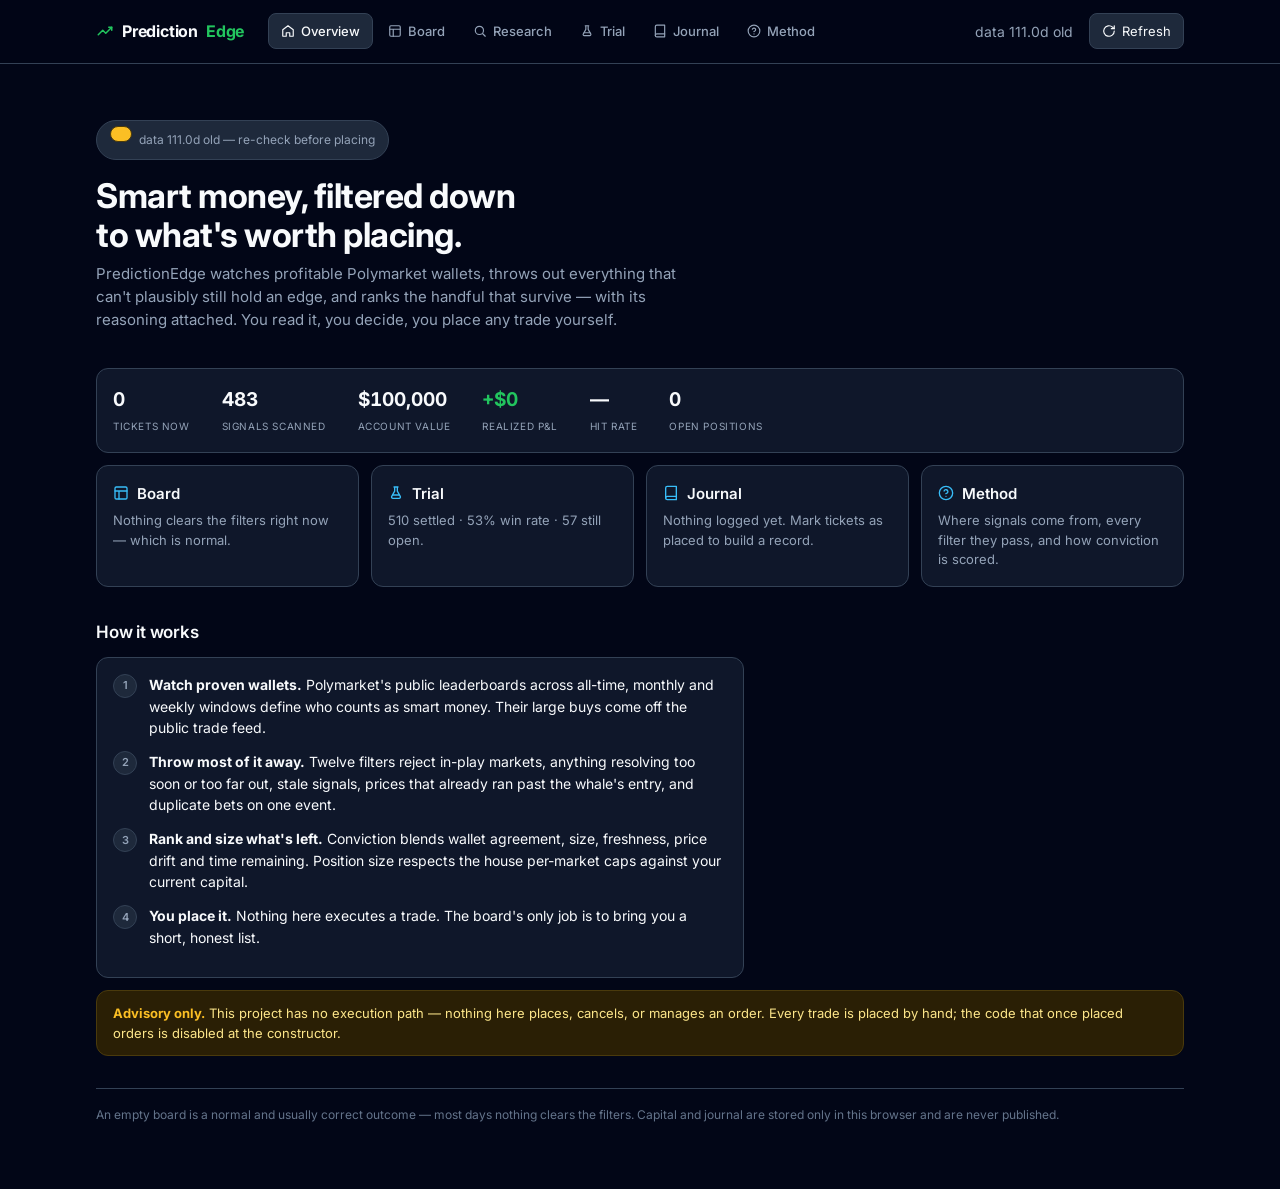
==== docs/index.html @ f7df58eb "Hold esports out of the Trial headline, the way weather already is The esports cut landed at the gat" ====
<!doctype html>
<html lang="en">
<head>
<meta charset="utf-8" />
<meta name="viewport" content="width=device-width, initial-scale=1" />
<meta name="robots" content="noindex, nofollow" />
<meta name="description" content="Prediction-market research board: ranks smart-money signals for manual placement, tested by a public paper trial." />
<title>PredictionEdge — overview</title>
<link rel="stylesheet" href="assets/app.css" />
</head>
<body>
<div class="wrap">

  <section class="hero">
    <div class="pill"><span class="dot" id="statusdot"></span><span id="statustext">loading…</span></div>
    <h1>Smart money, filtered down<br />to what's worth placing.</h1>
    <p class="lede">
      PredictionEdge watches profitable Polymarket wallets, throws out everything that
      can't plausibly still hold an edge, and ranks the handful that survive — with its
      reasoning attached. You read it, you decide, you place any trade yourself.
    </p>
  </section>

  <div class="card">
    <div class="stats" id="stats"></div>
  </div>

  <div class="cards">
    <a class="tile" href="board.html">
      <div class="th" id="tile-board-h"></div>
      <span id="tile-board-d">Ranked trade tickets with entry price, size, and why.</span>
    </a>
    <a class="tile" href="trial.html">
      <div class="th" id="tile-trial-h"></div>
      <span id="tile-trial-d">Every published ticket, held to settlement automatically.</span>
    </a>
    <a class="tile" href="journal.html">
      <div class="th" id="tile-journal-h"></div>
      <span id="tile-journal-d">What you placed, how it ended, and whether the board is any good.</span>
    </a>
    <a class="tile" href="method.html">
      <div class="th" id="tile-method-h"></div>
      <span>Where signals come from, every filter they pass, and how conviction is scored.</span>
    </a>
  </div>

  <h2>How it works</h2>
  <div class="card prose">
    <div class="step"><div class="n">1</div><div>
      <strong>Watch proven wallets.</strong> Polymarket's public leaderboards across
      all-time, monthly and weekly windows define who counts as smart money. Their large
      buys come off the public trade feed.
    </div></div>
    <div class="step"><div class="n">2</div><div>
      <strong>Throw most of it away.</strong> Twelve filters reject in-play markets,
      anything resolving too soon or too far out, stale signals, prices that already ran
      past the whale's entry, and duplicate bets on one event.
    </div></div>
    <div class="step"><div class="n">3</div><div>
      <strong>Rank and size what's left.</strong> Conviction blends wallet agreement,
      size, freshness, price drift and time remaining. Position size respects the house
      per-market caps against your current capital.
    </div></div>
    <div class="step"><div class="n">4</div><div>
      <strong>You place it.</strong> Nothing here executes a trade.
      The board's only job is to bring you a short, honest list.
    </div></div>
  </div>

  <div class="banner">
    <b>Advisory only.</b> This project has no execution path — nothing here places,
    cancels, or manages an order. Every trade is placed by hand; the code that once
    placed orders is disabled at the constructor.
  </div>

  <footer>
    An empty board is a normal and usually correct outcome — most days nothing clears the
    filters. Capital and journal are stored only in this browser and are never published.
  </footer>
</div>

<script src="assets/app.js"></script>
<script>
mountNav('index.html');
$('tile-board-h').innerHTML   = ICON.board   + '<b>Board</b>';
$('tile-trial-h').innerHTML   = ICON.trial   + '<b>Trial</b>';
$('tile-journal-h').innerHTML = ICON.journal + '<b>Journal</b>';
$('tile-method-h').innerHTML  = ICON.method  + '<b>Method</b>';

function render(){
  stampUpdated();
  const {live} = splitTickets();
  const L = ledger();
  const age = dataAgeMin();

  const dot = $('statusdot'), txt = $('statustext');
  if (age == null){ dot.className='dot bad'; txt.textContent='no data'; }
  else if (age > 90){ dot.className='dot warn'; txt.textContent='data '+fmtDur(age/60)+' old — re-check before placing'; }
  else { dot.className='dot'; txt.textContent='live · scanning every 15 min'; }

  $('stats').innerHTML =
    stat(live.length,'tickets now')+
    stat(DATA.considered||0,'signals scanned')+
    stat(money(L.account),'account value')+
    stat(signed(L.realized),'realized p&l', L.realized>=0?'pos':'neg')+
    stat(L.hit==null?'—':(L.hit*100).toFixed(0)+'%','hit rate')+
    stat(L.openCount,'open positions');

  $('tile-board-d').textContent = live.length
    ? `${live.length} ticket${live.length!==1?'s':''} ranked and sized right now.`
    : 'Nothing clears the filters right now — which is normal.';
  $('tile-journal-d').textContent = L.taken
    ? `${L.taken} placed · ${L.won}W/${L.lost}L · ${signed(L.realized)} realized.`
    : 'Nothing logged yet. Mark tickets as placed to build a record.';
}
function stat(v,l,cls){ return `<div class="stat"><b class="${cls||''}">${v}</b><span>${l}</span></div>`; }
function onLoadError(){ $('statusdot').className='dot bad'; $('statustext').textContent='board.json unavailable'; }

/* The trial is its own file so a board refresh can never rewrite a recorded position.
   Failing quietly is right here: a missing trial must not blank the overview. */
function loadTrial(){
  fetch('trial.json?t='+Date.now()).then(r=>r.ok?r.json():null).then(t=>{
    if(!t) return;
    /* open_positions, not open.length: both must count the same thing. The headline
       covers only what is still ACTIVE, so a retired sleeve's or retired market class's
       positions - left in the file to settle honestly rather than deleted - would
       otherwise be counted as open against a settled figure that excludes them. */
    const s=t.stats||{}, n=s.n||0, o=(s.open_positions ?? (t.open||[]).length);
    $('tile-trial-d').textContent = n
      ? `${n} settled · ${(s.win_rate*100).toFixed(0)}% win rate · ${o} still open.`
      : `${o} paper position${o!==1?'s':''} open. Nothing settled yet, so no verdict yet.`;
  }).catch(()=>{});
}
load(); loadTrial(); setInterval(load, 300000); setInterval(loadTrial, 300000);
</script>
</body>
</html>
---- docs/assets/app.css ----
/* PredictionEdge — shared styles.
   One stylesheet across all pages so the views read as one product.
   Palette/type follow the "Modern Dark" fintech-dashboard system: deep slate base
   (never pure #000, which smears on OLED), green reserved for positive/accent only. */

@import url('https://fonts.googleapis.com/css2?family=Inter:wght@400;500;600;700&display=swap');

:root{
  /* surfaces */
  --bg:#020617; --panel:#0F172A; --panel2:#1E293B; --line:#334155;
  /* text */
  --txt:#F8FAFC; --muted:#94A3B8; --dim:#64748B;
  /* semantic */
  --accent:#22C55E; --accent2:#38BDF8; --warn:#FBBF24; --bad:#EF4444;
  /* dense dashboard scale (8-32px) */
  --s1:8px; --s2:12px; --s3:16px; --s4:24px; --s5:32px;
  --radius:12px;
  --ease:cubic-bezier(.16,1,.3,1);
}
*{box-sizing:border-box}
html{-webkit-text-size-adjust:100%}
body{margin:0;background:var(--bg);color:var(--txt);
  font-family:Inter,-apple-system,BlinkMacSystemFont,"Segoe UI",Roboto,sans-serif;
  font-size:14px;line-height:1.55;-webkit-font-smoothing:antialiased}
a{color:var(--accent2)}
button,a,summary,[role=button]{cursor:pointer}
:focus-visible{outline:2px solid var(--accent2);outline-offset:2px;border-radius:6px}
.wrap{max-width:1120px;margin:0 auto;padding:0 var(--s3) 64px}
.muted{color:var(--muted)}.dim{color:var(--dim)}
.grow{flex:1}
.mono{font-family:ui-monospace,SFMono-Regular,Menlo,Consolas,monospace;
  font-variant-numeric:tabular-nums}
.pos{color:var(--accent)}.neg{color:var(--bad)}
.sr{position:absolute;width:1px;height:1px;overflow:hidden;clip:rect(0 0 0 0);
  white-space:nowrap}

/* --- top bar + tabs ---------------------------------------------------- */
.topbar{position:sticky;top:0;z-index:20;background:rgba(2,6,23,.88);
  backdrop-filter:blur(10px);border-bottom:1px solid var(--line);margin-bottom:var(--s4)}
.topbar .inner{max-width:1120px;margin:0 auto;padding:var(--s2) var(--s3);
  display:flex;align-items:center;gap:var(--s3);flex-wrap:wrap}
.logo{display:flex;align-items:center;gap:8px;font-weight:700;font-size:16px;
  text-decoration:none;color:var(--txt);letter-spacing:-.2px;
  padding:7px 8px;margin-left:-8px;border-radius:8px;min-height:38px}
.logo:hover{background:var(--panel2)}
.logo span{color:var(--accent)}
.logo svg{width:18px;height:18px;color:var(--accent)}
nav.tabs{display:flex;gap:2px;flex-wrap:wrap}
nav.tabs a{display:flex;align-items:center;gap:6px;color:var(--muted);
  text-decoration:none;font-size:13px;font-weight:500;padding:7px 12px;
  border-radius:8px;border:1px solid transparent;transition:.18s var(--ease)}
nav.tabs a svg{width:14px;height:14px}
nav.tabs a:hover{color:var(--txt);background:var(--panel2)}
nav.tabs a[aria-current=page]{color:var(--txt);background:var(--panel2);
  border-color:var(--line)}

button{background:var(--panel2);color:var(--txt);border:1px solid var(--line);
  border-radius:8px;padding:7px 12px;font:inherit;font-size:13px;
  display:inline-flex;align-items:center;gap:6px;transition:.18s var(--ease)}
button:hover{border-color:var(--accent2)}
button svg{width:14px;height:14px}
input[type=number],input[type=text]{background:var(--bg);color:var(--txt);
  border:1px solid var(--line);border-radius:8px;padding:8px 10px;font-size:15px;
  font-family:ui-monospace,SFMono-Regular,Menlo,monospace;font-variant-numeric:tabular-nums}
input:focus{outline:none;border-color:var(--accent2)}

/* --- blocks ------------------------------------------------------------- */
.card{background:var(--panel);border:1px solid var(--line);border-radius:var(--radius);
  padding:var(--s3);margin-bottom:var(--s2)}
h1{font-size:26px;margin:0 0 var(--s1);letter-spacing:-.5px;font-weight:700}
h2{font-size:17px;margin:var(--s5) 0 var(--s2);font-weight:600;letter-spacing:-.2px}
h3{font-size:11px;margin:var(--s4) 0 var(--s1);color:var(--muted);font-weight:600;
  text-transform:uppercase;letter-spacing:.7px}
p{margin:0 0 var(--s2)}
.lede{font-size:15px;color:var(--muted);max-width:66ch;margin-bottom:var(--s4)}

/* Collapsible position lists. The h2 keeps the document outline; the summary line
   next to it carries the totals so a closed section still reports itself. */
details.fold{margin:var(--s4) 0 var(--s2)}
details.fold summary{display:flex;align-items:baseline;gap:var(--s2);list-style:none;
  user-select:none}
details.fold summary::-webkit-details-marker{display:none}
details.fold summary h2{margin:0;display:inline}
details.fold summary::before{content:'';border:solid var(--muted);border-width:0 2px 2px 0;
  padding:3px;align-self:center;transform:rotate(-45deg);transition:transform .15s var(--ease)}
details.fold[open] summary::before{transform:rotate(45deg)}
details.fold summary:hover h2{color:var(--accent2)}
details.fold > div{margin-top:var(--s2)}

.banner{background:#2A1F05;border:1px solid #4A3A0C;color:#FDE68A;
  border-radius:var(--radius);padding:var(--s2) var(--s3);margin-bottom:var(--s2);font-size:13px}
.banner b{color:var(--warn)}
.alert{background:#2A0F0F;border:1px solid #5A1F1F;color:#FCA5A5;
  border-radius:var(--radius);padding:var(--s2) var(--s3);margin-bottom:var(--s2);
  font-size:13px;display:none}

.stats{display:flex;gap:var(--s5);flex-wrap:wrap}
.stat b{font-size:19px;display:block;font-variant-numeric:tabular-nums}
.stat span{color:var(--muted);font-size:10px;text-transform:uppercase;letter-spacing:.6px}

.chip{background:var(--panel2);border:1px solid var(--line);border-radius:99px;
  padding:4px 11px;font-size:12px;color:var(--muted);display:inline-block}

/* Headline window picker (trial). Rows are labelled rather than grouped by colour so
   the two directions - since a change, before it - never depend on reading a hue. */
.win{display:flex;flex-direction:column;gap:var(--s1);margin-bottom:var(--s3);
  padding-bottom:var(--s3);border-bottom:1px solid var(--line)}
.win .row{display:flex;align-items:center;gap:6px;flex-wrap:wrap}
.win .lab{color:var(--dim);font-size:10px;text-transform:uppercase;letter-spacing:.6px;
  width:54px;flex:none}
.win button{border-radius:99px;padding:5px 12px;font-size:12px;color:var(--muted)}
.win button[aria-pressed=true]{color:var(--txt);border-color:var(--accent);
  background:#0B2A17}
.win input[type=date]{background:var(--bg);color:var(--txt);border:1px solid var(--line);
  border-radius:8px;padding:5px 9px;font:inherit;font-size:12px;
  font-variant-numeric:tabular-nums;color-scheme:dark}
.win input[type=date]:focus{outline:none;border-color:var(--accent2)}
.winnote{color:var(--dim);font-size:12px;margin-top:var(--s2);max-width:78ch}
.filters{display:flex;flex-wrap:wrap;gap:var(--s1);margin-top:var(--s2)}
.empty{color:var(--muted);font-style:italic;padding:var(--s3) 2px}

/* --- landing ------------------------------------------------------------ */
.hero{padding:var(--s5) 0 var(--s2)}
.hero h1{font-size:34px;line-height:1.15}
@media(max-width:600px){.hero h1{font-size:26px}}
.pill{display:inline-flex;align-items:center;gap:7px;background:var(--panel2);
  border:1px solid var(--line);border-radius:99px;padding:5px 13px;font-size:12px;
  color:var(--muted);margin-bottom:var(--s3)}
.dot{width:7px;height:7px;border-radius:99px;background:var(--accent);flex:none}
.dot.warn{background:var(--warn)}.dot.bad{background:var(--bad)}
.cards{display:grid;grid-template-columns:repeat(auto-fit,minmax(240px,1fr));gap:var(--s2)}
a.tile{display:block;text-decoration:none;color:inherit;background:var(--panel);
  border:1px solid var(--line);border-radius:var(--radius);padding:var(--s3);
  transition:.18s var(--ease)}
a.tile:hover{border-color:var(--accent2);transform:translateY(-2px)}
a.tile .th{display:flex;align-items:center;gap:8px;margin-bottom:6px}
a.tile svg{width:16px;height:16px;color:var(--accent2)}
a.tile b{font-size:15px;font-weight:600}
a.tile span{color:var(--muted);font-size:13px;line-height:1.5;display:block}

/* --- tickets ------------------------------------------------------------ */
.ticket{background:var(--panel);border:1px solid var(--line);border-radius:var(--radius);
  padding:var(--s3);margin-bottom:var(--s2)}
.ticket.done{opacity:.5}
.thead{display:flex;align-items:flex-start;gap:var(--s2);margin-bottom:var(--s2)}
.rank{background:var(--panel2);border:1px solid var(--line);border-radius:8px;
  width:28px;height:28px;display:flex;align-items:center;justify-content:center;
  font-weight:700;font-size:13px;color:var(--muted);flex:none}
.side{font-size:16px;font-weight:600;line-height:1.35}
.conv{flex:none;text-align:right}
.conv b{font-size:18px;color:var(--accent);font-variant-numeric:tabular-nums}
.conv span{display:block;color:var(--muted);font-size:10px;text-transform:uppercase;
  letter-spacing:.5px}
.bar{height:4px;background:var(--panel2);border-radius:99px;overflow:hidden;
  margin:var(--s1) 0 var(--s2)}
.bar>i{display:block;height:100%;background:linear-gradient(90deg,var(--accent2),var(--accent));
  transition:width .4s var(--ease)}
.grid{display:grid;grid-template-columns:repeat(auto-fit,minmax(104px,1fr));gap:var(--s2);
  margin-bottom:var(--s2)}
.f b{font-size:15px;display:block;font-family:ui-monospace,SFMono-Regular,Menlo,monospace;
  font-variant-numeric:tabular-nums}
.f span{color:var(--muted);font-size:11px}
ul.why{margin:0 0 var(--s2);padding-left:18px;color:var(--muted);font-size:13px}
ul.why li{margin:2px 0}
.warn{background:#2A1F05;border:1px solid #4A3A0C;color:var(--warn);border-radius:8px;
  padding:7px 10px;font-size:12px;margin-bottom:var(--s2)}
.acts{display:flex;gap:var(--s1);align-items:center;flex-wrap:wrap}
.take{border-color:#166534;color:var(--accent)}
.skip{border-color:#7F1D1D;color:var(--bad)}
.status{font-size:12px;padding:3px 9px;border-radius:99px;border:1px solid var(--line);
  color:var(--muted)}
a.mkt{display:inline-flex;align-items:center;gap:4px;color:var(--accent2);
  text-decoration:none;font-size:12px}
a.mkt:hover{text-decoration:underline}
a.mkt svg{width:11px;height:11px}

/* --- tables ------------------------------------------------------------- */
.scroll{overflow-x:auto}
table{width:100%;border-collapse:collapse;font-size:13px}
th{text-align:left;color:var(--muted);font-weight:600;font-size:10px;
  text-transform:uppercase;letter-spacing:.6px;padding:var(--s1) 10px;
  border-bottom:1px solid var(--line);white-space:nowrap}
td{padding:9px 10px;border-bottom:1px solid #16203A;vertical-align:top}
tr:last-child td{border-bottom:none}
td.num{font-family:ui-monospace,Menlo,monospace;font-variant-numeric:tabular-nums}

/* --- prose (method page) ------------------------------------------------ */
.prose{max-width:72ch}
.prose li{margin:5px 0;color:var(--muted)}
.prose strong{color:var(--txt)}
.prose code{background:var(--panel2);border:1px solid var(--line);border-radius:5px;
  padding:1px 6px;font-size:12.5px;font-family:ui-monospace,Menlo,monospace}
.step{display:flex;gap:var(--s2);margin-bottom:var(--s2)}
.step .n{flex:none;width:24px;height:24px;border-radius:99px;background:var(--panel2);
  border:1px solid var(--line);display:flex;align-items:center;justify-content:center;
  font-size:11px;font-weight:600;color:var(--muted)}

footer{color:var(--dim);font-size:12px;margin-top:var(--s5);padding-top:var(--s3);
  border-top:1px solid var(--line);line-height:1.7}

@media(prefers-reduced-motion:reduce){
  *,*::before,*::after{animation-duration:.01ms!important;transition-duration:.01ms!important}
  a.tile:hover{transform:none}
}
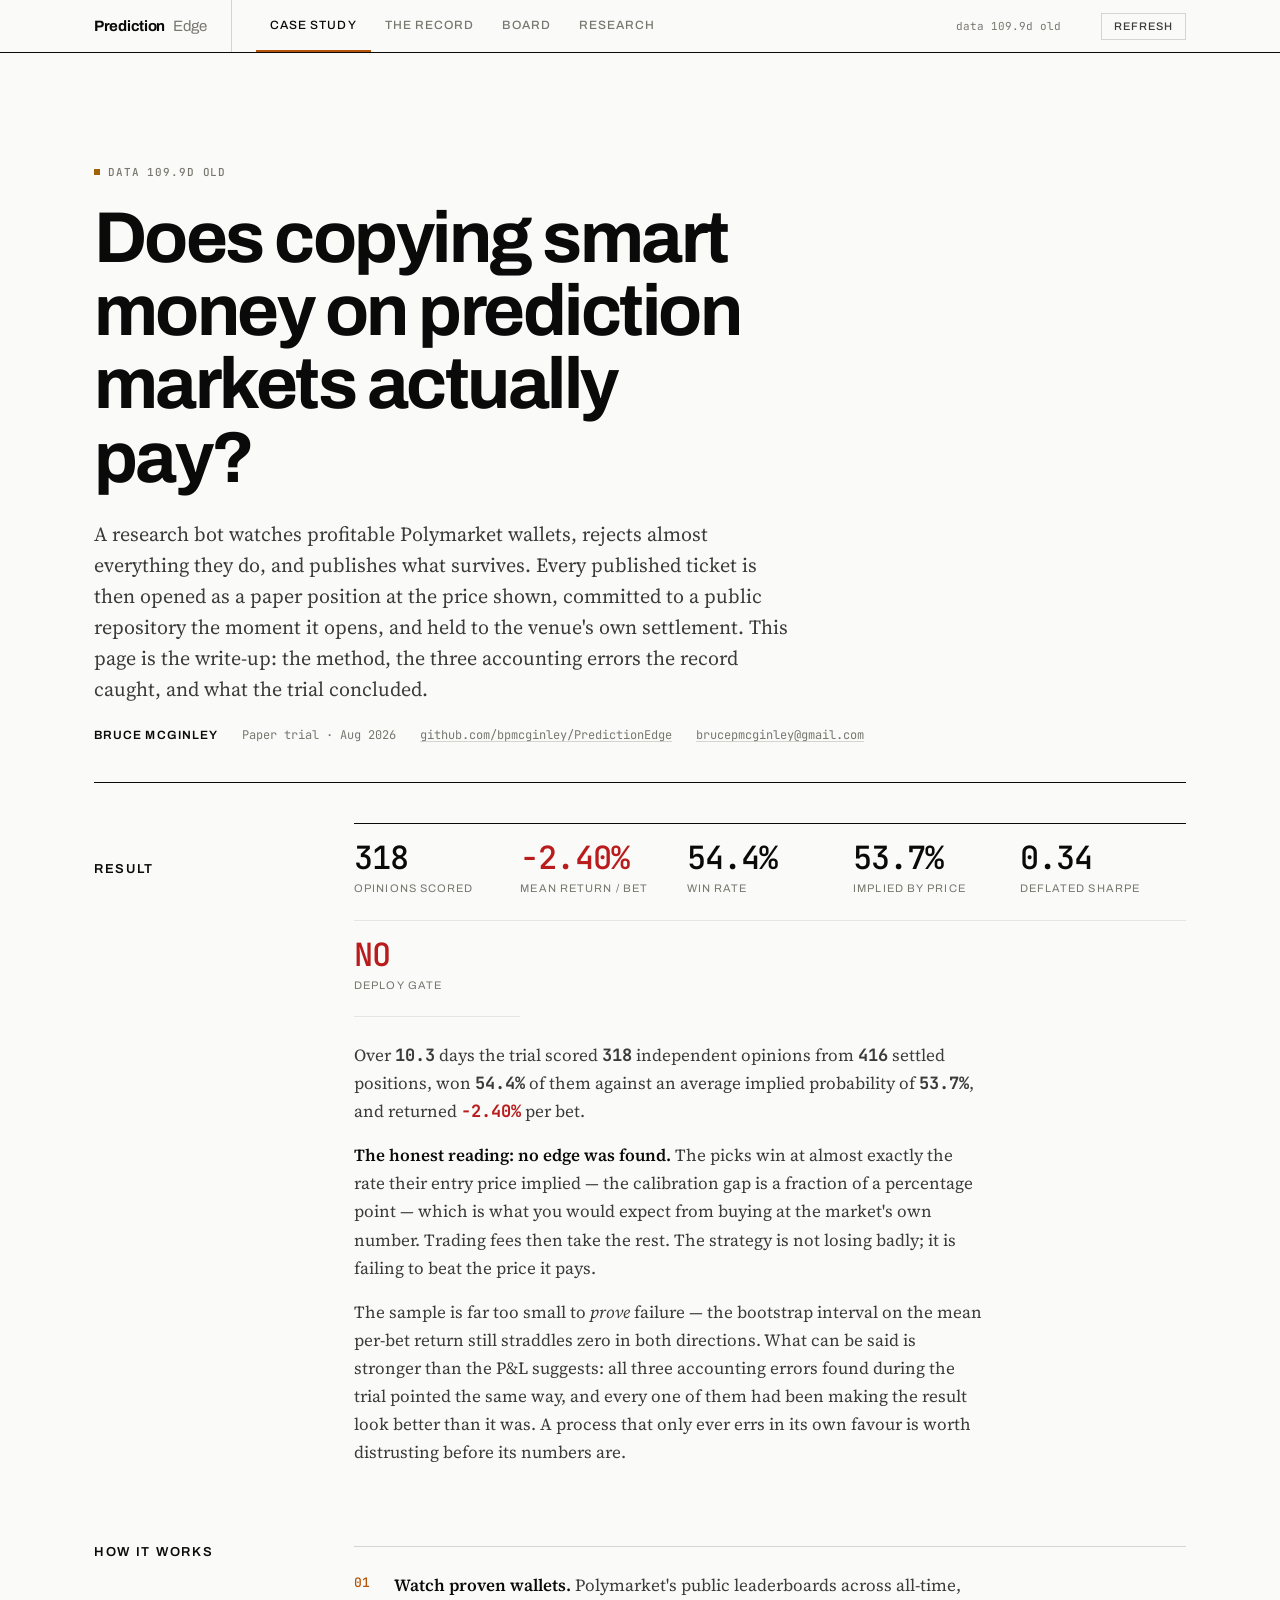
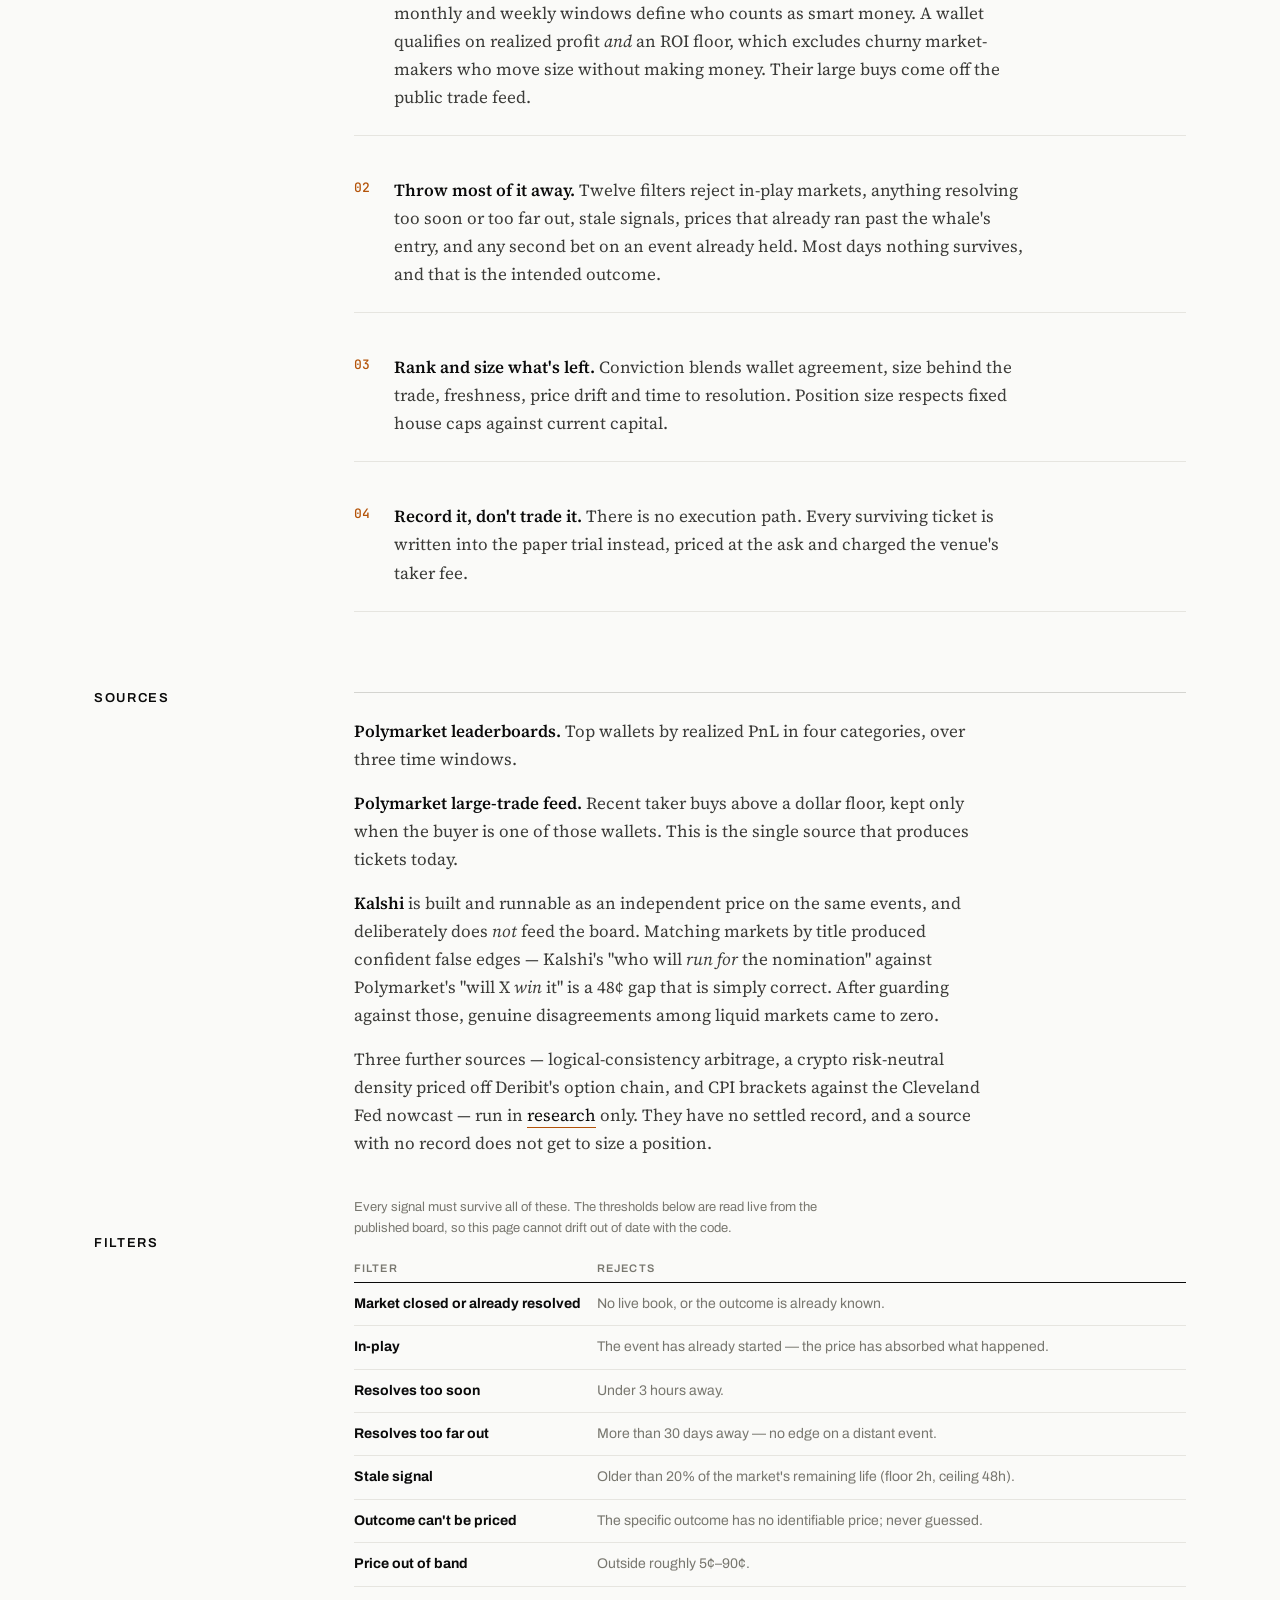
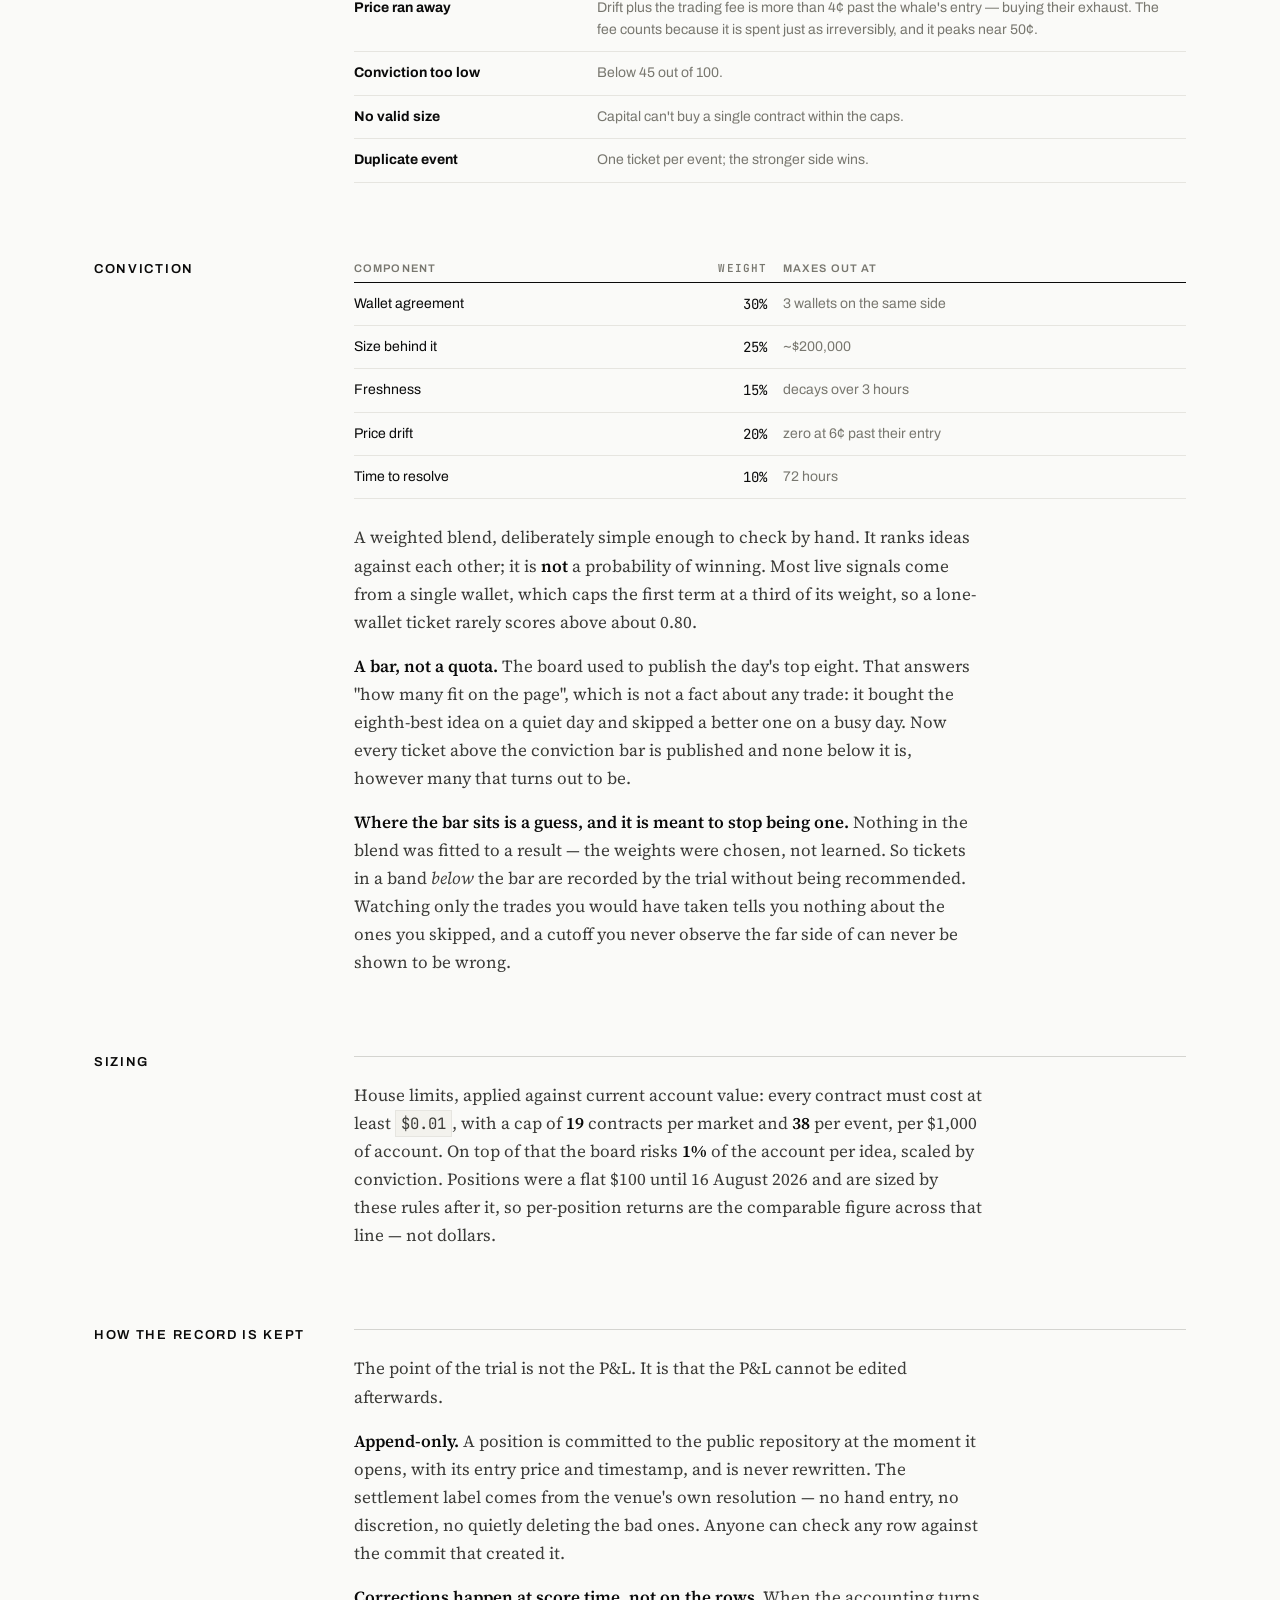
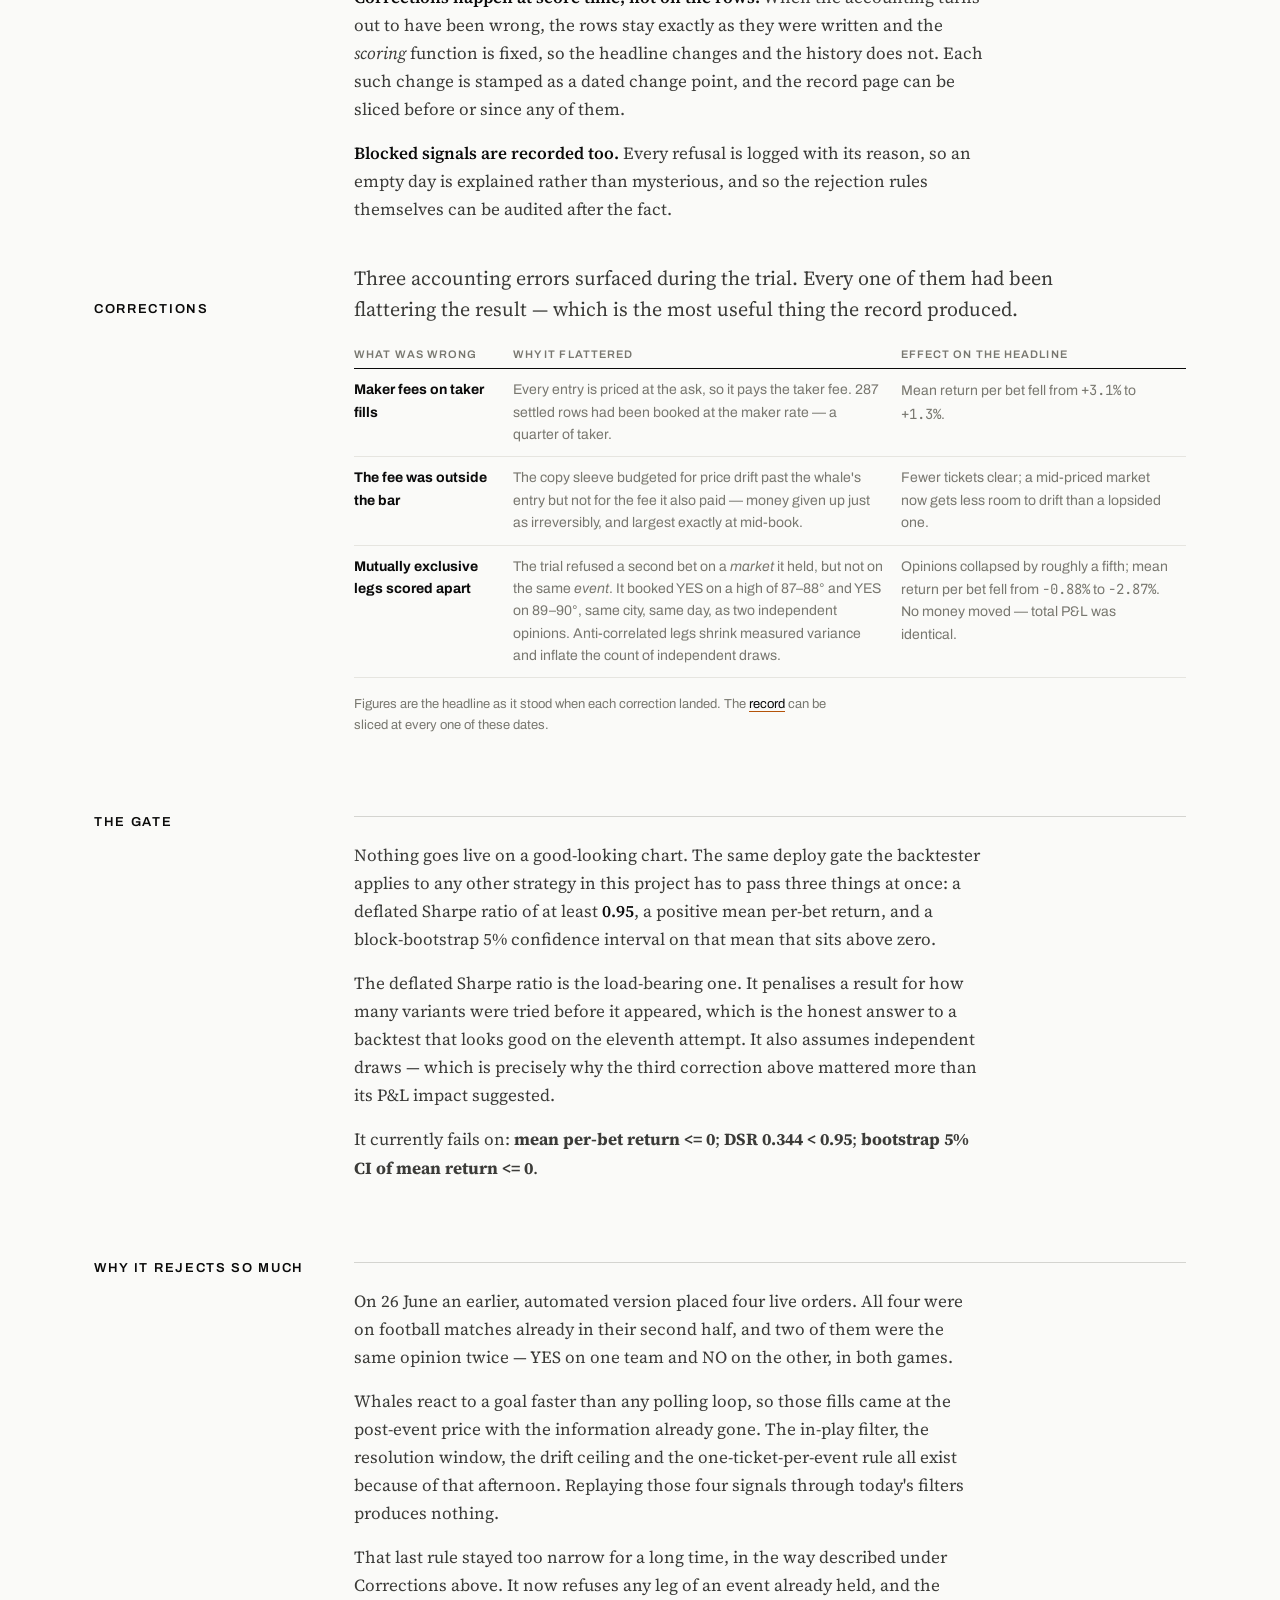
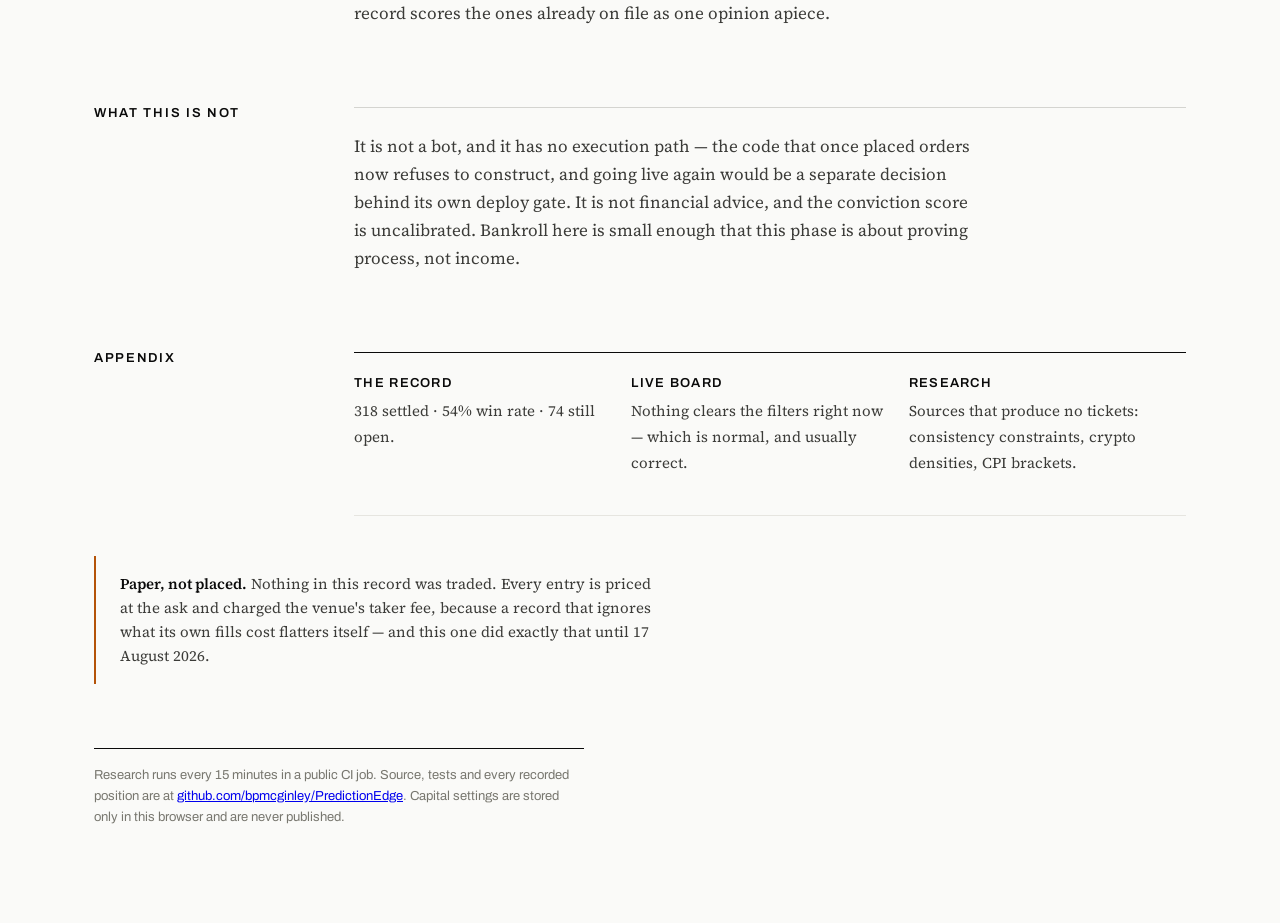
==== commit f7bf0237: "Rebuild the site as one case study about the trial The site was five sibling tabs of a dashboard - o" ====
--- a/docs/index.html
+++ b/docs/index.html
@@ -4,134 +4,410 @@
 <meta charset="utf-8" />
 <meta name="viewport" content="width=device-width, initial-scale=1" />
 <meta name="robots" content="noindex, nofollow" />
-<meta name="description" content="Prediction-market research board: ranks smart-money signals for manual placement, tested by a public paper trial." />
-<title>PredictionEdge — overview</title>
+<meta name="description" content="A public, append-only paper trial of a prediction-market copy-trading strategy: the method, the corrections found along the way, and the result." />
+<title>PredictionEdge — a paper trial of copy-trading prediction markets</title>
 <link rel="stylesheet" href="assets/app.css" />
 </head>
 <body>
+<a class="skip" href="#result">Skip to result</a>
 <div class="wrap">
 
   <section class="hero">
     <div class="pill"><span class="dot" id="statusdot"></span><span id="statustext">loading…</span></div>
-    <h1>Smart money, filtered down<br />to what's worth placing.</h1>
+    <h1>Does copying smart money on prediction markets actually pay?</h1>
     <p class="lede">
-      PredictionEdge watches profitable Polymarket wallets, throws out everything that
-      can't plausibly still hold an edge, and ranks the handful that survive — with its
-      reasoning attached. You read it, you decide, you place any trade yourself.
+      A research bot watches profitable Polymarket wallets, rejects almost everything they
+      do, and publishes what survives. Every published ticket is then opened as a paper
+      position at the price shown, committed to a public repository the moment it opens,
+      and held to the venue's own settlement. This page is the write-up: the method, the
+      three accounting errors the record caught, and what the trial concluded.
     </p>
-  </section>
-
-  <div class="card">
-    <div class="stats" id="stats"></div>
+    <div class="by">
+      <b>Bruce McGinley</b>
+      <span id="daterange">—</span>
+      <a href="https://github.com/bpmcginley/PredictionEdge">github.com/bpmcginley/PredictionEdge</a>
+      <!-- TODO: paste the LinkedIn profile URL here, e.g.
+           <a href="https://www.linkedin.com/in/…">LinkedIn</a> -->
+      <a href="mailto:brucepmcginley@gmail.com">brucepmcginley@gmail.com</a>
+    </div>
+  </section>
+
+  <!-- ==================================================================== -->
+  <section class="split" id="result">
+    <h2>Result</h2>
+    <div>
+      <div class="stats" id="stats"></div>
+      <div class="card prose" style="margin-top:var(--s4)">
+        <p id="verdict" class="lede">—</p>
+        <p><strong>The honest reading: no edge was found.</strong> The picks win at almost
+          exactly the rate their entry price implied — the calibration gap is a fraction of
+          a percentage point — which is what you would expect from buying at the market's
+          own number. Trading fees then take the rest. The strategy is not losing badly; it
+          is failing to beat the price it pays.</p>
+        <p>The sample is far too small to <em>prove</em> failure — the bootstrap interval
+          on the mean per-bet return still straddles zero in both directions. What can be
+          said is stronger than the P&amp;L suggests: all three accounting errors found
+          during the trial pointed the same way, and every one of them had been making the
+          result look better than it was. A process that only ever errs in its own favour
+          is worth distrusting before its numbers are.</p>
+      </div>
+    </div>
+  </section>
+
+  <!-- ==================================================================== -->
+  <section class="split">
+    <h2>How it works</h2>
+    <div class="card prose" style="border-top:1px solid var(--rule);padding-top:0">
+      <div class="step"><div class="n">01</div><div>
+        <strong>Watch proven wallets.</strong> Polymarket's public leaderboards across
+        all-time, monthly and weekly windows define who counts as smart money. A wallet
+        qualifies on realized profit <em>and</em> an ROI floor, which excludes churny
+        market-makers who move size without making money. Their large buys come off the
+        public trade feed.
+      </div></div>
+      <div class="step"><div class="n">02</div><div>
+        <strong>Throw most of it away.</strong> Twelve filters reject in-play markets,
+        anything resolving too soon or too far out, stale signals, prices that already ran
+        past the whale's entry, and any second bet on an event already held. Most days
+        nothing survives, and that is the intended outcome.
+      </div></div>
+      <div class="step"><div class="n">03</div><div>
+        <strong>Rank and size what's left.</strong> Conviction blends wallet agreement,
+        size behind the trade, freshness, price drift and time to resolution. Position size
+        respects fixed house caps against current capital.
+      </div></div>
+      <div class="step"><div class="n">04</div><div>
+        <strong>Record it, don't trade it.</strong> There is no execution path. Every
+        surviving ticket is written into the paper trial instead, priced at the ask and
+        charged the venue's taker fee.
+      </div></div>
+    </div>
+  </section>
+
+  <!-- ==================================================================== -->
+  <section class="split">
+    <h2>Sources</h2>
+    <div class="card prose" style="border-top:1px solid var(--rule);padding-top:var(--s4)">
+      <p><strong>Polymarket leaderboards.</strong> Top wallets by realized PnL in four
+        categories, over three time windows.</p>
+      <p><strong>Polymarket large-trade feed.</strong> Recent taker buys above a dollar
+        floor, kept only when the buyer is one of those wallets. This is the single source
+        that produces tickets today.</p>
+      <p><strong>Kalshi</strong> is built and runnable as an independent price on the same
+        events, and deliberately does <em>not</em> feed the board. Matching markets by title
+        produced confident false edges — Kalshi's "who will <em>run for</em> the nomination"
+        against Polymarket's "will X <em>win</em> it" is a 48¢ gap that is simply correct.
+        After guarding against those, genuine disagreements among liquid markets came to
+        zero.</p>
+      <p>Three further sources — logical-consistency arbitrage, a crypto risk-neutral
+        density priced off Deribit's option chain, and CPI brackets against the Cleveland
+        Fed nowcast — run in <a href="research.html">research</a> only. They have no settled
+        record, and a source with no record does not get to size a position.</p>
+    </div>
+  </section>
+
+  <!-- ==================================================================== -->
+  <section class="split">
+    <h2>Filters</h2>
+    <div>
+      <p class="muted" style="font-size:13px;max-width:var(--measure)">Every signal must
+        survive all of these. The thresholds below are read live from the published board,
+        so this page cannot drift out of date with the code.</p>
+      <div class="scroll" style="margin-top:var(--s4)"><table>
+        <thead><tr><th>Filter</th><th>Rejects</th></tr></thead>
+        <tbody id="filters"></tbody>
+      </table></div>
+    </div>
+  </section>
+
+  <!-- ==================================================================== -->
+  <section class="split">
+    <h2>Conviction</h2>
+    <div>
+      <div class="scroll"><table>
+        <thead><tr><th>Component</th><th class="num">Weight</th><th>Maxes out at</th></tr></thead>
+        <tbody>
+          <tr><td>Wallet agreement</td><td class="num">30%</td><td class="muted">3 wallets on the same side</td></tr>
+          <tr><td>Size behind it</td><td class="num">25%</td><td class="muted">~$200,000</td></tr>
+          <tr><td>Freshness</td><td class="num">15%</td><td class="muted">decays over 3 hours</td></tr>
+          <tr><td>Price drift</td><td class="num">20%</td><td class="muted">zero at 6¢ past their entry</td></tr>
+          <tr><td>Time to resolve</td><td class="num">10%</td><td class="muted">72 hours</td></tr>
+        </tbody>
+      </table></div>
+      <div class="card prose" style="margin-top:var(--s4)">
+        <p>A weighted blend, deliberately simple enough to check by hand. It ranks ideas
+          against each other; it is <strong>not</strong> a probability of winning. Most live
+          signals come from a single wallet, which caps the first term at a third of its
+          weight, so a lone-wallet ticket rarely scores above about 0.80.</p>
+        <p><strong>A bar, not a quota.</strong> The board used to publish the day's top
+          eight. That answers "how many fit on the page", which is not a fact about any
+          trade: it bought the eighth-best idea on a quiet day and skipped a better one on a
+          busy day. Now every ticket above the conviction bar is published and none below it
+          is, however many that turns out to be.</p>
+        <p><strong>Where the bar sits is a guess, and it is meant to stop being one.</strong>
+          Nothing in the blend was fitted to a result — the weights were chosen, not learned.
+          So tickets in a band <em>below</em> the bar are recorded by the trial without being
+          recommended. Watching only the trades you would have taken tells you nothing about
+          the ones you skipped, and a cutoff you never observe the far side of can never be
+          shown to be wrong.</p>
+      </div>
+    </div>
+  </section>
+
+  <!-- ==================================================================== -->
+  <section class="split">
+    <h2>Sizing</h2>
+    <div class="card prose" style="border-top:1px solid var(--rule);padding-top:var(--s4)">
+      <p>House limits, applied against current account value: every contract must cost at
+        least <code>$0.01</code>, with a cap of <strong id="perm">19</strong> contracts per
+        market and <strong id="pere">38</strong> per event, per $1,000 of account. On top of
+        that the board risks <strong id="ptf">1%</strong> of the account per idea, scaled by
+        conviction. Positions were a flat $100 until 16 August 2026 and are sized by these
+        rules after it, so per-position returns are the comparable figure across that line —
+        not dollars.</p>
+    </div>
+  </section>
+
+  <!-- ==================================================================== -->
+  <section class="split">
+    <h2>How the record is kept</h2>
+    <div class="card prose" style="border-top:1px solid var(--rule);padding-top:var(--s4)">
+      <p>The point of the trial is not the P&amp;L. It is that the P&amp;L cannot be
+        edited afterwards.</p>
+      <p><strong>Append-only.</strong> A position is committed to the public repository at
+        the moment it opens, with its entry price and timestamp, and is never rewritten. The
+        settlement label comes from the venue's own resolution — no hand entry, no
+        discretion, no quietly deleting the bad ones. Anyone can check any row against the
+        commit that created it.</p>
+      <p><strong>Corrections happen at score time, not on the rows.</strong> When the
+        accounting turns out to have been wrong, the rows stay exactly as they were written
+        and the <em>scoring</em> function is fixed, so the headline changes and the history
+        does not. Each such change is stamped as a dated change point, and the record page
+        can be sliced before or since any of them.</p>
+      <p><strong>Blocked signals are recorded too.</strong> Every refusal is logged with its
+        reason, so an empty day is explained rather than mysterious, and so the rejection
+        rules themselves can be audited after the fact.</p>
+    </div>
+  </section>
+
+  <!-- ==================================================================== -->
+  <section class="split">
+    <h2>Corrections</h2>
+    <div>
+      <p class="lede">Three accounting errors surfaced during the trial. Every one of them
+        had been flattering the result — which is the most useful thing the record
+        produced.</p>
+      <div class="scroll" style="margin-top:var(--s4)"><table>
+        <thead><tr><th>What was wrong</th><th>Why it flattered</th><th>Effect on the headline</th></tr></thead>
+        <tbody>
+          <tr>
+            <td><strong>Maker fees on taker fills</strong></td>
+            <td class="muted">Every entry is priced at the ask, so it pays the taker fee. 287
+              settled rows had been booked at the maker rate — a quarter of taker.</td>
+            <td class="muted">Mean return per bet fell from <span class="num">+3.1%</span> to
+              <span class="num">+1.3%</span>.</td>
+          </tr>
+          <tr>
+            <td><strong>The fee was outside the bar</strong></td>
+            <td class="muted">The copy sleeve budgeted for price drift past the whale's entry
+              but not for the fee it also paid — money given up just as irreversibly, and
+              largest exactly at mid-book.</td>
+            <td class="muted">Fewer tickets clear; a mid-priced market now gets less room to
+              drift than a lopsided one.</td>
+          </tr>
+          <tr>
+            <td><strong>Mutually exclusive legs scored apart</strong></td>
+            <td class="muted">The trial refused a second bet on a <em>market</em> it held, but
+              not on the same <em>event</em>. It booked YES on a high of 87–88° and YES on
+              89–90°, same city, same day, as two independent opinions. Anti-correlated legs
+              shrink measured variance and inflate the count of independent draws.</td>
+            <td class="muted">Opinions collapsed by roughly a fifth; mean return per bet fell
+              from <span class="num">−0.88%</span> to <span class="num">−2.87%</span>. No
+              money moved — total P&amp;L was identical.</td>
+          </tr>
+        </tbody>
+      </table></div>
+      <p class="muted" style="font-size:13px;margin-top:var(--s3);max-width:var(--measure)">
+        Figures are the headline as it stood when each correction landed. The
+        <a href="trial.html">record</a> can be sliced at every one of these dates.</p>
+    </div>
+  </section>
+
+  <!-- ==================================================================== -->
+  <section class="split">
+    <h2>The gate</h2>
+    <div class="card prose" style="border-top:1px solid var(--rule);padding-top:var(--s4)">
+      <p>Nothing goes live on a good-looking chart. The same deploy gate the backtester
+        applies to any other strategy in this project has to pass three things at once: a
+        deflated Sharpe ratio of at least <strong>0.95</strong>, a positive mean per-bet
+        return, and a block-bootstrap 5% confidence interval on that mean that sits above
+        zero.</p>
+      <p>The deflated Sharpe ratio is the load-bearing one. It penalises a result for how
+        many variants were tried before it appeared, which is the honest answer to a
+        backtest that looks good on the eleventh attempt. It also assumes independent
+        draws — which is precisely why the third correction above mattered more than its
+        P&amp;L impact suggested.</p>
+      <p id="gatewhy" class="muted">—</p>
+    </div>
+  </section>
+
+  <!-- ==================================================================== -->
+  <section class="split">
+    <h2>Why it rejects so much</h2>
+    <div class="card prose" style="border-top:1px solid var(--rule);padding-top:var(--s4)">
+      <p>On 26 June an earlier, automated version placed four live orders. All four were on
+        football matches already in their second half, and two of them were the same opinion
+        twice — YES on one team and NO on the other, in both games.</p>
+      <p>Whales react to a goal faster than any polling loop, so those fills came at the
+        post-event price with the information already gone. The in-play filter, the
+        resolution window, the drift ceiling and the one-ticket-per-event rule all exist
+        because of that afternoon. Replaying those four signals through today's filters
+        produces nothing.</p>
+      <p>That last rule stayed too narrow for a long time, in the way described under
+        Corrections above. It now refuses any leg of an event already held, and the record
+        scores the ones already on file as one opinion apiece.</p>
+    </div>
+  </section>
+
+  <!-- ==================================================================== -->
+  <section class="split">
+    <h2>What this is not</h2>
+    <div class="card prose" style="border-top:1px solid var(--rule);padding-top:var(--s4)">
+      <p>It is not a bot, and it has no execution path — the code that once placed orders
+        now refuses to construct, and going live again would be a separate decision behind
+        its own deploy gate. It is not financial advice, and the conviction score is
+        uncalibrated. Bankroll here is small enough that this phase is about proving
+        process, not income.</p>
+    </div>
+  </section>
+
+  <!-- ==================================================================== -->
+  <section class="split">
+    <h2>Appendix</h2>
+    <div class="cards">
+      <a class="tile" href="trial.html">
+        <div class="th">The record</div>
+        <span id="tile-trial-d">Every position, settled and open, with the window slicer and
+          the change points.</span>
+      </a>
+      <a class="tile" href="board.html">
+        <div class="th">Live board</div>
+        <span id="tile-board-d">What clears the filters right now, with rejection counts.</span>
+      </a>
+      <a class="tile" href="research.html">
+        <div class="th">Research</div>
+        <span>Sources that produce no tickets: consistency constraints, crypto densities,
+          CPI brackets.</span>
+      </a>
+    </div>
+  </section>
+
+  <div class="banner">
+    <b>Paper, not placed.</b> Nothing in this record was traded. Every entry is priced at
+    the ask and charged the venue's taker fee, because a record that ignores what its own
+    fills cost flatters itself — and this one did exactly that until 17 August 2026.
   </div>
 
-  <div class="cards">
-    <a class="tile" href="board.html">
-      <div class="th" id="tile-board-h"></div>
-      <span id="tile-board-d">Ranked trade tickets with entry price, size, and why.</span>
-    </a>
-    <a class="tile" href="trial.html">
-      <div class="th" id="tile-trial-h"></div>
-      <span id="tile-trial-d">Every published ticket, held to settlement automatically.</span>
-    </a>
-    <a class="tile" href="journal.html">
-      <div class="th" id="tile-journal-h"></div>
-      <span id="tile-journal-d">What you placed, how it ended, and whether the board is any good.</span>
-    </a>
-    <a class="tile" href="method.html">
-      <div class="th" id="tile-method-h"></div>
-      <span>Where signals come from, every filter they pass, and how conviction is scored.</span>
-    </a>
-  </div>
-
-  <h2>How it works</h2>
-  <div class="card prose">
-    <div class="step"><div class="n">1</div><div>
-      <strong>Watch proven wallets.</strong> Polymarket's public leaderboards across
-      all-time, monthly and weekly windows define who counts as smart money. Their large
-      buys come off the public trade feed.
-    </div></div>
-    <div class="step"><div class="n">2</div><div>
-      <strong>Throw most of it away.</strong> Twelve filters reject in-play markets,
-      anything resolving too soon or too far out, stale signals, prices that already ran
-      past the whale's entry, and duplicate bets on one event.
-    </div></div>
-    <div class="step"><div class="n">3</div><div>
-      <strong>Rank and size what's left.</strong> Conviction blends wallet agreement,
-      size, freshness, price drift and time remaining. Position size respects the house
-      per-market caps against your current capital.
-    </div></div>
-    <div class="step"><div class="n">4</div><div>
-      <strong>You place it.</strong> Nothing here executes a trade.
-      The board's only job is to bring you a short, honest list.
-    </div></div>
-  </div>
-
-  <div class="banner">
-    <b>Advisory only.</b> This project has no execution path — nothing here places,
-    cancels, or manages an order. Every trade is placed by hand; the code that once
-    placed orders is disabled at the constructor.
-  </div>
-
   <footer>
-    An empty board is a normal and usually correct outcome — most days nothing clears the
-    filters. Capital and journal are stored only in this browser and are never published.
+    Research runs every 15 minutes in a public CI job. Source, tests and every recorded
+    position are at <a href="https://github.com/bpmcginley/PredictionEdge">github.com/bpmcginley/PredictionEdge</a>.
+    Capital settings are stored only in this browser and are never published.
   </footer>
 </div>
 
 <script src="assets/app.js"></script>
 <script>
 mountNav('index.html');
-$('tile-board-h').innerHTML   = ICON.board   + '<b>Board</b>';
-$('tile-trial-h').innerHTML   = ICON.trial   + '<b>Trial</b>';
-$('tile-journal-h').innerHTML = ICON.journal + '<b>Journal</b>';
-$('tile-method-h').innerHTML  = ICON.method  + '<b>Method</b>';
-
+
+const pct = (v,d=2) => v==null ? '—' : (v*100).toFixed(d)+'%';
+
+/* board.json: the filter table and the sizing caps, so the prose above cannot claim a
+   threshold the code no longer uses. */
 function render(){
   stampUpdated();
+  const f = DATA.filters||{}, o = DATA.sizing||DATA.omen||{};
+  const n = (v,d)=> v==null? d : v;
+  const rows = [
+    ['Market closed or already resolved','No live book, or the outcome is already known.'],
+    ['In-play','The event has already started — the price has absorbed what happened.'],
+    ['Resolves too soon',`Under ${n(f.min_hours,24)} hours away.`],
+    ['Resolves too far out',`More than ${n(f.max_days,30)} days away — no edge on a distant event.`],
+    ['Stale signal','Older than 20% of the market\'s remaining life (floor 2h, ceiling 48h).'],
+    ['Outcome can\'t be priced','The specific outcome has no identifiable price; never guessed.'],
+    ['Price out of band','Outside roughly 5¢–90¢.'],
+    ['Price ran away',`Drift plus the trading fee is more than ${Math.round(n(f.max_drift_c,4))}¢ past the whale's entry — buying their exhaust. The fee counts because it is spent just as irreversibly, and it peaks near 50¢.`],
+    ['Conviction too low',`Below ${(n(f.min_conviction,0.35)*100).toFixed(0)} out of 100.`],
+    ['No valid size','Capital can\'t buy a single contract within the caps.'],
+    ['Duplicate event','One ticket per event; the stronger side wins.'],
+  ];
+  $('filters').innerHTML = rows.map(([a,b])=>
+    `<tr><td style="white-space:nowrap"><strong>${esc(a)}</strong></td><td class="muted">${esc(b)}</td></tr>`).join('');
+
+  if(o.contracts_per_market_per_1k) $('perm').textContent = o.contracts_per_market_per_1k;
+  if(o.contracts_per_event_per_1k)  $('pere').textContent = o.contracts_per_event_per_1k;
+  if(o.per_trade_fraction) $('ptf').textContent = (o.per_trade_fraction*100).toFixed(0)+'%';
+
   const {live} = splitTickets();
-  const L = ledger();
-  const age = dataAgeMin();
-
-  const dot = $('statusdot'), txt = $('statustext');
-  if (age == null){ dot.className='dot bad'; txt.textContent='no data'; }
-  else if (age > 90){ dot.className='dot warn'; txt.textContent='data '+fmtDur(age/60)+' old — re-check before placing'; }
-  else { dot.className='dot'; txt.textContent='live · scanning every 15 min'; }
-
-  $('stats').innerHTML =
-    stat(live.length,'tickets now')+
-    stat(DATA.considered||0,'signals scanned')+
-    stat(money(L.account),'account value')+
-    stat(signed(L.realized),'realized p&l', L.realized>=0?'pos':'neg')+
-    stat(L.hit==null?'—':(L.hit*100).toFixed(0)+'%','hit rate')+
-    stat(L.openCount,'open positions');
-
   $('tile-board-d').textContent = live.length
     ? `${live.length} ticket${live.length!==1?'s':''} ranked and sized right now.`
-    : 'Nothing clears the filters right now — which is normal.';
-  $('tile-journal-d').textContent = L.taken
-    ? `${L.taken} placed · ${L.won}W/${L.lost}L · ${signed(L.realized)} realized.`
-    : 'Nothing logged yet. Mark tickets as placed to build a record.';
+    : 'Nothing clears the filters right now — which is normal, and usually correct.';
+
+  const age = dataAgeMin(), dot = $('statusdot'), txt = $('statustext');
+  if (age == null){ dot.className='dot bad'; txt.textContent='no data'; }
+  else if (age > 90){ dot.className='dot warn'; txt.textContent='data '+fmtDur(age/60)+' old'; }
+  else { dot.className='dot'; txt.textContent='live · scanning every 15 min'; }
 }
+function onLoadError(){ $('statusdot').className='dot bad'; $('statustext').textContent='board.json unavailable'; }
+
+/* trial.json holds the result. It is a separate file from board.json on purpose: a board
+   refresh must never be able to rewrite a recorded position. Failing quietly is right -
+   a missing trial must not blank the write-up. */
 function stat(v,l,cls){ return `<div class="stat"><b class="${cls||''}">${v}</b><span>${l}</span></div>`; }
-function onLoadError(){ $('statusdot').className='dot bad'; $('statustext').textContent='board.json unavailable'; }
-
-/* The trial is its own file so a board refresh can never rewrite a recorded position.
-   Failing quietly is right here: a missing trial must not blank the overview. */
-function loadTrial(){
-  fetch('trial.json?t='+Date.now()).then(r=>r.ok?r.json():null).then(t=>{
-    if(!t) return;
-    /* open_positions, not open.length: both must count the same thing. The headline
-       covers only what is still ACTIVE, so a retired sleeve's or retired market class's
-       positions - left in the file to settle honestly rather than deleted - would
-       otherwise be counted as open against a settled figure that excludes them. */
-    const s=t.stats||{}, n=s.n||0, o=(s.open_positions ?? (t.open||[]).length);
-    $('tile-trial-d').textContent = n
-      ? `${n} settled · ${(s.win_rate*100).toFixed(0)}% win rate · ${o} still open.`
-      : `${o} paper position${o!==1?'s':''} open. Nothing settled yet, so no verdict yet.`;
-  }).catch(()=>{});
-}
-load(); loadTrial(); setInterval(load, 300000); setInterval(loadTrial, 300000);
+
+fetch('trial.json?t='+Date.now()).then(r=>r.ok?r.json():null).then(t=>{
+  if(!t) return;
+  const s = t.stats||{};
+  const gap = s.calibration_gap;
+  const ci = s.bootstrap_ci||[];
+
+  $('stats').innerHTML =
+    stat(s.opinions ?? s.n ?? '—','opinions scored')+
+    stat(pct(s.mean_return), 'mean return / bet', (s.mean_return>=0?'pos':'neg'))+
+    stat(pct(s.win_rate,1),'win rate')+
+    stat(pct(s.avg_predicted,1),'implied by price')+
+    stat((s.dsr==null?'—':s.dsr.toFixed(2)),'deflated sharpe')+
+    stat(s.deploy?'PASS':'NO','deploy gate', s.deploy?'pos':'neg');
+
+  $('verdict').innerHTML =
+    `Over <b class="mono">${(s.trial_days??0).toFixed(1)}</b> days the trial scored `+
+    `<b class="mono">${s.opinions ?? s.n}</b> independent opinions from `+
+    `<b class="mono">${s.settled_rows ?? '—'}</b> settled positions, `+
+    `won <b class="mono">${pct(s.win_rate,1)}</b> of them against an average implied `+
+    `probability of <b class="mono">${pct(s.avg_predicted,1)}</b>, and returned `+
+    `<b class="mono ${s.mean_return>=0?'pos':'neg'}">${pct(s.mean_return)}</b> per bet.`;
+
+  if (Array.isArray(s.reasons) && s.reasons.length)
+    $('gatewhy').innerHTML = 'It currently fails on: ' +
+      s.reasons.map(r=>`<b>${esc(r)}</b>`).join('; ') + '.';
+  else if (s.deploy) $('gatewhy').textContent = 'It currently passes.';
+
+  /* The date range comes from the rows, not from `generated`: a byline that says when
+     the file was written is not the same claim as when the trial ran. */
+  const opened = (t.settled||[]).concat(t.open||[])
+    .map(r=>r.opened_at).filter(v=>typeof v === 'number');
+  if (opened.length){
+    const fmt = ts => new Date(ts*1000)
+      .toLocaleDateString('en-GB',{month:'short',year:'numeric'});
+    const a = fmt(Math.min(...opened)), b = fmt(Math.max(...opened));
+    $('daterange').textContent = 'Paper trial · ' + (a===b ? a : a+' – '+b);
+  }
+
+  const n = s.n||0, o = (s.open_positions ?? (t.open||[]).length);
+  if (n) $('tile-trial-d').textContent =
+    `${n} settled · ${pct(s.win_rate,0)} win rate · ${o} still open.`;
+}).catch(()=>{});
+
+load();
 </script>
 </body>
 </html>
--- a/docs/assets/app.css
+++ b/docs/assets/app.css
@@ -1,204 +1,359 @@
-/* PredictionEdge — shared styles.
-   One stylesheet across all pages so the views read as one product.
-   Palette/type follow the "Modern Dark" fintech-dashboard system: deep slate base
-   (never pure #000, which smears on OLED), green reserved for positive/accent only. */
-
-@import url('https://fonts.googleapis.com/css2?family=Inter:wght@400;500;600;700&display=swap');
+/* PredictionEdge — Swiss/editorial document styling.
+   Rewritten 2026-08-17. The site is a case study about a paper trial, so it is built to
+   read like a printed research note: paper ground, ink text, hairline rules, one accent,
+   and every figure in a monospace with tabular figures so columns cannot dance.
+
+   RULES THIS SHEET KEEPS, deliberately:
+     - border-radius is 0 everywhere. No exceptions.
+     - box-shadow is never used. Depth comes from rules and whitespace.
+     - No gradients, no glass, no blur, no hover-scale. Hover moves a rule or a colour.
+     - Class names are unchanged from the previous sheet, because app.js and three pages
+       render them. This is a restyle, not a rename. */
+
+@import url('https://fonts.googleapis.com/css2?family=Archivo:wght@400;500;600;700&family=Source+Serif+4:ital,opsz,wght@0,8..60,400;0,8..60,600;1,8..60,400&family=JetBrains+Mono:wght@400;500;700&display=swap');
 
 :root{
-  /* surfaces */
-  --bg:#020617; --panel:#0F172A; --panel2:#1E293B; --line:#334155;
-  /* text */
-  --txt:#F8FAFC; --muted:#94A3B8; --dim:#64748B;
-  /* semantic */
-  --accent:#22C55E; --accent2:#38BDF8; --warn:#FBBF24; --bad:#EF4444;
-  /* dense dashboard scale (8-32px) */
-  --s1:8px; --s2:12px; --s3:16px; --s4:24px; --s5:32px;
-  --radius:12px;
-  --ease:cubic-bezier(.16,1,.3,1);
-}
-*{box-sizing:border-box}
+  --paper:#FAFAF8;
+  --paper2:#F3F2ED;
+  --ink:#0A0A0A;
+  --ink2:#3B3B38;
+  --ink3:#78776F;
+  --rule:#D4D4D0;
+  --rule2:#E6E5E0;
+  --accent:#B45309;
+  --pos:#15803D;
+  --neg:#B91C1C;
+  --warn:#A16207;
+
+  --sans:'Archivo',-apple-system,BlinkMacSystemFont,'Segoe UI',sans-serif;
+  --serif:'Source Serif 4',Georgia,'Times New Roman',serif;
+  --mono:'JetBrains Mono',ui-monospace,'SF Mono',Menlo,Consolas,monospace;
+
+  --measure:70ch;
+  --s1:4px; --s2:8px; --s3:16px; --s4:24px; --s5:40px; --s6:64px; --s7:96px;
+}
+
+*{box-sizing:border-box;margin:0;padding:0;border-radius:0}
+
 html{-webkit-text-size-adjust:100%}
-body{margin:0;background:var(--bg);color:var(--txt);
-  font-family:Inter,-apple-system,BlinkMacSystemFont,"Segoe UI",Roboto,sans-serif;
-  font-size:14px;line-height:1.55;-webkit-font-smoothing:antialiased}
-a{color:var(--accent2)}
-button,a,summary,[role=button]{cursor:pointer}
-:focus-visible{outline:2px solid var(--accent2);outline-offset:2px;border-radius:6px}
-.wrap{max-width:1120px;margin:0 auto;padding:0 var(--s3) 64px}
-.muted{color:var(--muted)}.dim{color:var(--dim)}
+
+body{
+  background:var(--paper);
+  color:var(--ink);
+  font:400 16px/1.6 var(--sans);
+  font-feature-settings:'kern' 1;
+  -webkit-font-smoothing:antialiased;
+  padding-bottom:var(--s7);
+}
+
+/* --- rhythm ---------------------------------------------------------------- */
+.wrap{max-width:1140px;margin:0 auto;padding:0 var(--s4)}
+
+section, .card, .cards, .banner, h2, .scroll, .fold, .filters{margin-top:var(--s5)}
+.card > * + *{margin-top:var(--s3)}
+
+/* --- masthead -------------------------------------------------------------- */
+.topbar{
+  border-bottom:1px solid var(--ink);
+  background:var(--paper);
+  position:sticky; top:0; z-index:50;
+}
+.topbar .inner{
+  max-width:1140px;margin:0 auto;padding:0 var(--s4);
+  display:flex;align-items:stretch;gap:var(--s4);min-height:52px;
+}
+.topbar .logo{
+  display:flex;align-items:center;gap:8px;
+  font:700 15px/1 var(--sans);letter-spacing:-.02em;
+  color:var(--ink);text-decoration:none;padding-right:var(--s4);
+  border-right:1px solid var(--rule);
+}
+.topbar .logo span{font-weight:400;color:var(--ink3)}
+.topbar .logo svg{display:none}
+
+.tabs{display:flex;align-items:stretch}
+.tabs a{
+  display:flex;align-items:center;white-space:nowrap;
+  padding:0 14px;
+  font:500 12px/1 var(--sans);letter-spacing:.09em;text-transform:uppercase;
+  color:var(--ink3);text-decoration:none;
+  border-bottom:2px solid transparent;
+  transition:color .12s linear,border-color .12s linear;
+}
+.tabs a svg{display:none}
+.tabs a:hover{color:var(--ink)}
+.tabs a[aria-current="page"]{color:var(--ink);border-bottom-color:var(--accent)}
 .grow{flex:1}
-.mono{font-family:ui-monospace,SFMono-Regular,Menlo,Consolas,monospace;
-  font-variant-numeric:tabular-nums}
-.pos{color:var(--accent)}.neg{color:var(--bad)}
-.sr{position:absolute;width:1px;height:1px;overflow:hidden;clip:rect(0 0 0 0);
-  white-space:nowrap}
-
-/* --- top bar + tabs ---------------------------------------------------- */
-.topbar{position:sticky;top:0;z-index:20;background:rgba(2,6,23,.88);
-  backdrop-filter:blur(10px);border-bottom:1px solid var(--line);margin-bottom:var(--s4)}
-.topbar .inner{max-width:1120px;margin:0 auto;padding:var(--s2) var(--s3);
-  display:flex;align-items:center;gap:var(--s3);flex-wrap:wrap}
-.logo{display:flex;align-items:center;gap:8px;font-weight:700;font-size:16px;
-  text-decoration:none;color:var(--txt);letter-spacing:-.2px;
-  padding:7px 8px;margin-left:-8px;border-radius:8px;min-height:38px}
-.logo:hover{background:var(--panel2)}
-.logo span{color:var(--accent)}
-.logo svg{width:18px;height:18px;color:var(--accent)}
-nav.tabs{display:flex;gap:2px;flex-wrap:wrap}
-nav.tabs a{display:flex;align-items:center;gap:6px;color:var(--muted);
-  text-decoration:none;font-size:13px;font-weight:500;padding:7px 12px;
-  border-radius:8px;border:1px solid transparent;transition:.18s var(--ease)}
-nav.tabs a svg{width:14px;height:14px}
-nav.tabs a:hover{color:var(--txt);background:var(--panel2)}
-nav.tabs a[aria-current=page]{color:var(--txt);background:var(--panel2);
-  border-color:var(--line)}
-
-button{background:var(--panel2);color:var(--txt);border:1px solid var(--line);
-  border-radius:8px;padding:7px 12px;font:inherit;font-size:13px;
-  display:inline-flex;align-items:center;gap:6px;transition:.18s var(--ease)}
-button:hover{border-color:var(--accent2)}
-button svg{width:14px;height:14px}
-input[type=number],input[type=text]{background:var(--bg);color:var(--txt);
-  border:1px solid var(--line);border-radius:8px;padding:8px 10px;font-size:15px;
-  font-family:ui-monospace,SFMono-Regular,Menlo,monospace;font-variant-numeric:tabular-nums}
-input:focus{outline:none;border-color:var(--accent2)}
-
-/* --- blocks ------------------------------------------------------------- */
-.card{background:var(--panel);border:1px solid var(--line);border-radius:var(--radius);
-  padding:var(--s3);margin-bottom:var(--s2)}
-h1{font-size:26px;margin:0 0 var(--s1);letter-spacing:-.5px;font-weight:700}
-h2{font-size:17px;margin:var(--s5) 0 var(--s2);font-weight:600;letter-spacing:-.2px}
-h3{font-size:11px;margin:var(--s4) 0 var(--s1);color:var(--muted);font-weight:600;
-  text-transform:uppercase;letter-spacing:.7px}
-p{margin:0 0 var(--s2)}
-.lede{font-size:15px;color:var(--muted);max-width:66ch;margin-bottom:var(--s4)}
-
-/* Collapsible position lists. The h2 keeps the document outline; the summary line
-   next to it carries the totals so a closed section still reports itself. */
-details.fold{margin:var(--s4) 0 var(--s2)}
-details.fold summary{display:flex;align-items:baseline;gap:var(--s2);list-style:none;
-  user-select:none}
-details.fold summary::-webkit-details-marker{display:none}
-details.fold summary h2{margin:0;display:inline}
-details.fold summary::before{content:'';border:solid var(--muted);border-width:0 2px 2px 0;
-  padding:3px;align-self:center;transform:rotate(-45deg);transition:transform .15s var(--ease)}
-details.fold[open] summary::before{transform:rotate(45deg)}
-details.fold summary:hover h2{color:var(--accent2)}
-details.fold > div{margin-top:var(--s2)}
-
-.banner{background:#2A1F05;border:1px solid #4A3A0C;color:#FDE68A;
-  border-radius:var(--radius);padding:var(--s2) var(--s3);margin-bottom:var(--s2);font-size:13px}
-.banner b{color:var(--warn)}
-.alert{background:#2A0F0F;border:1px solid #5A1F1F;color:#FCA5A5;
-  border-radius:var(--radius);padding:var(--s2) var(--s3);margin-bottom:var(--s2);
-  font-size:13px;display:none}
-
-.stats{display:flex;gap:var(--s5);flex-wrap:wrap}
-.stat b{font-size:19px;display:block;font-variant-numeric:tabular-nums}
-.stat span{color:var(--muted);font-size:10px;text-transform:uppercase;letter-spacing:.6px}
-
-.chip{background:var(--panel2);border:1px solid var(--line);border-radius:99px;
-  padding:4px 11px;font-size:12px;color:var(--muted);display:inline-block}
-
-/* Headline window picker (trial). Rows are labelled rather than grouped by colour so
-   the two directions - since a change, before it - never depend on reading a hue. */
-.win{display:flex;flex-direction:column;gap:var(--s1);margin-bottom:var(--s3);
-  padding-bottom:var(--s3);border-bottom:1px solid var(--line)}
-.win .row{display:flex;align-items:center;gap:6px;flex-wrap:wrap}
-.win .lab{color:var(--dim);font-size:10px;text-transform:uppercase;letter-spacing:.6px;
-  width:54px;flex:none}
-.win button{border-radius:99px;padding:5px 12px;font-size:12px;color:var(--muted)}
-.win button[aria-pressed=true]{color:var(--txt);border-color:var(--accent);
-  background:#0B2A17}
-.win input[type=date]{background:var(--bg);color:var(--txt);border:1px solid var(--line);
-  border-radius:8px;padding:5px 9px;font:inherit;font-size:12px;
-  font-variant-numeric:tabular-nums;color-scheme:dark}
-.win input[type=date]:focus{outline:none;border-color:var(--accent2)}
-.winnote{color:var(--dim);font-size:12px;margin-top:var(--s2);max-width:78ch}
-.filters{display:flex;flex-wrap:wrap;gap:var(--s1);margin-top:var(--s2)}
-.empty{color:var(--muted);font-style:italic;padding:var(--s3) 2px}
-
-/* --- landing ------------------------------------------------------------ */
-.hero{padding:var(--s5) 0 var(--s2)}
-.hero h1{font-size:34px;line-height:1.15}
-@media(max-width:600px){.hero h1{font-size:26px}}
-.pill{display:inline-flex;align-items:center;gap:7px;background:var(--panel2);
-  border:1px solid var(--line);border-radius:99px;padding:5px 13px;font-size:12px;
-  color:var(--muted);margin-bottom:var(--s3)}
-.dot{width:7px;height:7px;border-radius:99px;background:var(--accent);flex:none}
-.dot.warn{background:var(--warn)}.dot.bad{background:var(--bad)}
-.cards{display:grid;grid-template-columns:repeat(auto-fit,minmax(240px,1fr));gap:var(--s2)}
-a.tile{display:block;text-decoration:none;color:inherit;background:var(--panel);
-  border:1px solid var(--line);border-radius:var(--radius);padding:var(--s3);
-  transition:.18s var(--ease)}
-a.tile:hover{border-color:var(--accent2);transform:translateY(-2px)}
-a.tile .th{display:flex;align-items:center;gap:8px;margin-bottom:6px}
-a.tile svg{width:16px;height:16px;color:var(--accent2)}
-a.tile b{font-size:15px;font-weight:600}
-a.tile span{color:var(--muted);font-size:13px;line-height:1.5;display:block}
-
-/* --- tickets ------------------------------------------------------------ */
-.ticket{background:var(--panel);border:1px solid var(--line);border-radius:var(--radius);
-  padding:var(--s3);margin-bottom:var(--s2)}
-.ticket.done{opacity:.5}
-.thead{display:flex;align-items:flex-start;gap:var(--s2);margin-bottom:var(--s2)}
-.rank{background:var(--panel2);border:1px solid var(--line);border-radius:8px;
-  width:28px;height:28px;display:flex;align-items:center;justify-content:center;
-  font-weight:700;font-size:13px;color:var(--muted);flex:none}
-.side{font-size:16px;font-weight:600;line-height:1.35}
-.conv{flex:none;text-align:right}
-.conv b{font-size:18px;color:var(--accent);font-variant-numeric:tabular-nums}
-.conv span{display:block;color:var(--muted);font-size:10px;text-transform:uppercase;
-  letter-spacing:.5px}
-.bar{height:4px;background:var(--panel2);border-radius:99px;overflow:hidden;
-  margin:var(--s1) 0 var(--s2)}
-.bar>i{display:block;height:100%;background:linear-gradient(90deg,var(--accent2),var(--accent));
-  transition:width .4s var(--ease)}
-.grid{display:grid;grid-template-columns:repeat(auto-fit,minmax(104px,1fr));gap:var(--s2);
-  margin-bottom:var(--s2)}
-.f b{font-size:15px;display:block;font-family:ui-monospace,SFMono-Regular,Menlo,monospace;
-  font-variant-numeric:tabular-nums}
-.f span{color:var(--muted);font-size:11px}
-ul.why{margin:0 0 var(--s2);padding-left:18px;color:var(--muted);font-size:13px}
-ul.why li{margin:2px 0}
-.warn{background:#2A1F05;border:1px solid #4A3A0C;color:var(--warn);border-radius:8px;
-  padding:7px 10px;font-size:12px;margin-bottom:var(--s2)}
-.acts{display:flex;gap:var(--s1);align-items:center;flex-wrap:wrap}
-.take{border-color:#166534;color:var(--accent)}
-.skip{border-color:#7F1D1D;color:var(--bad)}
-.status{font-size:12px;padding:3px 9px;border-radius:99px;border:1px solid var(--line);
-  color:var(--muted)}
-a.mkt{display:inline-flex;align-items:center;gap:4px;color:var(--accent2);
-  text-decoration:none;font-size:12px}
-a.mkt:hover{text-decoration:underline}
-a.mkt svg{width:11px;height:11px}
-
-/* --- tables ------------------------------------------------------------- */
+
+.topbar .muted{display:flex;align-items:center;white-space:nowrap;padding-right:var(--s3);
+                font:400 11px/1 var(--mono);color:var(--ink3)}
+.topbar button{
+  align-self:center;
+  font:500 11px/1 var(--sans);letter-spacing:.09em;text-transform:uppercase;
+  background:none;border:1px solid var(--rule);color:var(--ink2);
+  padding:7px 12px;cursor:pointer;
+  transition:border-color .12s linear,color .12s linear;
+}
+.topbar button:hover{border-color:var(--ink);color:var(--ink)}
+.topbar button svg{display:none}
+
+/* --- headline type --------------------------------------------------------- */
+h1{
+  font:700 clamp(38px,6.4vw,72px)/1.02 var(--sans);
+  letter-spacing:-.035em;
+  max-width:16ch;
+}
+h1 br{display:none}
+
+h2{
+  font:600 13px/1 var(--sans);
+  letter-spacing:.13em;text-transform:uppercase;
+  padding-bottom:var(--s2);
+  border-bottom:1px solid var(--ink);
+}
+h3{font:600 19px/1.25 var(--sans);letter-spacing:-.015em}
+
+.lede{
+  font:400 20px/1.55 var(--serif);
+  color:var(--ink2);
+  max-width:var(--measure);
+}
+
+.prose p, .prose li{font:400 17px/1.65 var(--serif);color:var(--ink2);max-width:var(--measure)}
+.prose p + p{margin-top:var(--s3)}
+.prose strong{font-weight:600;color:var(--ink)}
+.prose em{font-style:italic}
+p a, .prose a, .mkt{
+  color:var(--ink);
+  text-decoration:none;
+  border-bottom:1px solid var(--accent);
+  transition:background-color .12s linear;
+}
+p a:hover, .prose a:hover, .mkt:hover{background:#F5E9DC}
+
+code{font:400 .92em/1 var(--mono);background:var(--paper2);padding:2px 5px;border:1px solid var(--rule2)}
+
+.muted{color:var(--ink3)}
+.mono{font-family:var(--mono);font-variant-numeric:tabular-nums}
+.num{font-family:var(--mono);font-variant-numeric:tabular-nums;text-align:right;white-space:nowrap}
+.pos{color:var(--pos)}
+.neg,.bad{color:var(--neg)}
+.warn{color:var(--warn)}
+
+/* --- hero ------------------------------------------------------------------ */
+.hero{padding-top:var(--s6);border-bottom:1px solid var(--ink);padding-bottom:var(--s5)}
+.hero .lede{margin-top:var(--s4)}
+
+/* A dateline, not a badge. */
+.pill{
+  display:inline-flex;align-items:center;gap:8px;
+  font:500 11px/1 var(--mono);letter-spacing:.08em;text-transform:uppercase;
+  color:var(--ink3);margin-bottom:var(--s4);
+}
+.dot{width:6px;height:6px;background:var(--pos);display:inline-block}
+.dot.warn{background:var(--warn)}
+.dot.bad{background:var(--neg)}
+
+/* --- panels: a rule, not a box --------------------------------------------- */
+.card{border-top:1px solid var(--rule);padding-top:var(--s4)}
+.card.prose{border-top:none;padding-top:0}
+
+.banner{
+  border-left:2px solid var(--accent);
+  padding:var(--s3) 0 var(--s3) var(--s4);
+  font:400 15px/1.6 var(--serif);color:var(--ink2);max-width:var(--measure);
+}
+.banner b{font-weight:600;color:var(--ink)}
+.alert{border-left-color:var(--neg)}
+
+/* --- figures --------------------------------------------------------------- */
+.stats{
+  display:grid;grid-template-columns:repeat(auto-fit,minmax(150px,1fr));
+  border-top:1px solid var(--ink);
+}
+.stat{
+  padding:var(--s3) var(--s3) var(--s4) 0;
+  border-bottom:1px solid var(--rule2);
+}
+.stat b{
+  display:block;
+  font:500 clamp(22px,2.6vw,32px)/1.1 var(--mono);
+  font-variant-numeric:tabular-nums;letter-spacing:-.03em;
+}
+.stat span{
+  display:block;margin-top:6px;
+  font:400 11px/1.3 var(--sans);letter-spacing:.1em;text-transform:uppercase;color:var(--ink3);
+}
+
+/* --- tables ---------------------------------------------------------------- */
 .scroll{overflow-x:auto}
-table{width:100%;border-collapse:collapse;font-size:13px}
-th{text-align:left;color:var(--muted);font-weight:600;font-size:10px;
-  text-transform:uppercase;letter-spacing:.6px;padding:var(--s1) 10px;
-  border-bottom:1px solid var(--line);white-space:nowrap}
-td{padding:9px 10px;border-bottom:1px solid #16203A;vertical-align:top}
-tr:last-child td{border-bottom:none}
-td.num{font-family:ui-monospace,Menlo,monospace;font-variant-numeric:tabular-nums}
-
-/* --- prose (method page) ------------------------------------------------ */
-.prose{max-width:72ch}
-.prose li{margin:5px 0;color:var(--muted)}
-.prose strong{color:var(--txt)}
-.prose code{background:var(--panel2);border:1px solid var(--line);border-radius:5px;
-  padding:1px 6px;font-size:12.5px;font-family:ui-monospace,Menlo,monospace}
-.step{display:flex;gap:var(--s2);margin-bottom:var(--s2)}
-.step .n{flex:none;width:24px;height:24px;border-radius:99px;background:var(--panel2);
-  border:1px solid var(--line);display:flex;align-items:center;justify-content:center;
-  font-size:11px;font-weight:600;color:var(--muted)}
-
-footer{color:var(--dim);font-size:12px;margin-top:var(--s5);padding-top:var(--s3);
-  border-top:1px solid var(--line);line-height:1.7}
-
-@media(prefers-reduced-motion:reduce){
-  *,*::before,*::after{animation-duration:.01ms!important;transition-duration:.01ms!important}
-  a.tile:hover{transform:none}
-}
+table{width:100%;border-collapse:collapse;font-size:14px}
+th{
+  text-align:left;
+  font:600 11px/1 var(--sans);letter-spacing:.1em;text-transform:uppercase;color:var(--ink3);
+  padding:0 var(--s3) var(--s2) 0;border-bottom:1px solid var(--ink);white-space:nowrap;
+}
+th.num{text-align:right}
+td{
+  padding:10px var(--s3) 10px 0;
+  border-bottom:1px solid var(--rule2);
+  vertical-align:top;
+}
+tbody tr:hover td{background:var(--paper2)}
+td.num, td .num{font-family:var(--mono);font-variant-numeric:tabular-nums}
+
+/* --- tickets (board) -------------------------------------------------------- */
+.grid{display:grid;gap:0;border-top:1px solid var(--ink)}
+.ticket{
+  display:grid;grid-template-columns:auto 1fr auto;gap:var(--s3) var(--s4);
+  align-items:start;padding:var(--s4) 0;border-bottom:1px solid var(--rule2);
+}
+.rank{
+  font:500 13px/1 var(--mono);color:var(--ink3);
+  padding-top:4px;min-width:2.5ch;
+}
+.ticket h3{font:600 18px/1.3 var(--sans);letter-spacing:-.015em;max-width:52ch}
+.ticket .take{font:400 15px/1.6 var(--serif);color:var(--ink2);margin-top:var(--s2);max-width:var(--measure)}
+.side{
+  display:inline-block;margin-right:var(--s2);
+  font:500 11px/1 var(--mono);letter-spacing:.08em;text-transform:uppercase;
+  border:1px solid var(--ink);padding:4px 7px;
+}
+.conv{font:500 12px/1 var(--mono);color:var(--accent);letter-spacing:.04em}
+.bar{height:2px;background:var(--rule);margin-top:6px;width:120px}
+.bar>i{display:block;height:100%;background:var(--accent)}
+.chip{
+  display:inline-block;margin:0 var(--s2) var(--s2) 0;
+  font:400 11px/1 var(--mono);color:var(--ink3);
+  border:1px solid var(--rule);padding:4px 7px;
+}
+.acts{display:flex;gap:var(--s2);align-items:center;white-space:nowrap}
+.acts a,.acts button{
+  font:500 11px/1 var(--sans);letter-spacing:.08em;text-transform:uppercase;
+  border:1px solid var(--rule);background:none;color:var(--ink2);
+  padding:8px 12px;cursor:pointer;text-decoration:none;
+  transition:border-color .12s linear,color .12s linear;
+}
+.acts a:hover,.acts button:hover{border-color:var(--ink);color:var(--ink)}
+.acts .take{border-color:var(--ink);color:var(--ink);font-family:var(--sans)}
+
+/* --- inputs ---------------------------------------------------------------- */
+input[type=number],input[type=text],input[type=date],select{
+  font:500 16px/1 var(--mono);font-variant-numeric:tabular-nums;
+  background:var(--paper);color:var(--ink);
+  border:none;border-bottom:1px solid var(--ink);
+  padding:6px 2px;width:9ch;
+}
+input:focus{outline:none;border-bottom-color:var(--accent)}
+label{font:400 11px/1.3 var(--sans);letter-spacing:.1em;text-transform:uppercase;color:var(--ink3)}
+
+/* Alerts render empty until something is wrong, so they must collapse rather than leave
+   a stray rule on a healthy page. */
+.alert{border-left:2px solid var(--neg);padding:var(--s3) 0 var(--s3) var(--s4);
+       font:400 15px/1.6 var(--serif);color:var(--ink2);max-width:var(--measure)}
+.alert:empty{display:none}
+.banner:empty{display:none}
+
+/* --- misc ------------------------------------------------------------------ */
+.cards{display:grid;grid-template-columns:repeat(auto-fit,minmax(240px,1fr));gap:0;
+       border-top:1px solid var(--ink)}
+.tile{
+  display:block;padding:var(--s4) var(--s4) var(--s5) 0;
+  border-bottom:1px solid var(--rule2);
+  color:var(--ink2);text-decoration:none;
+  transition:background-color .12s linear;
+}
+.tile:hover{background:var(--paper2)}
+.tile .th{font:600 13px/1 var(--sans);letter-spacing:.1em;text-transform:uppercase;
+          color:var(--ink);margin-bottom:var(--s2)}
+.tile .th svg{display:none}
+.tile span{font:400 15px/1.55 var(--serif)}
+
+.step{display:grid;grid-template-columns:auto 1fr;gap:var(--s4);align-items:start;
+      padding:var(--s4) 0;border-bottom:1px solid var(--rule2)}
+.step .n{font:500 13px/1 var(--mono);color:var(--accent);padding-top:5px}
+.step strong{font-weight:600;color:var(--ink)}
+.step > div:last-child{font:400 17px/1.65 var(--serif);color:var(--ink2);max-width:var(--measure)}
+
+.filters{display:flex;flex-wrap:wrap;gap:var(--s2);align-items:center}
+.f{
+  font:500 11px/1 var(--sans);letter-spacing:.08em;text-transform:uppercase;
+  border:1px solid var(--rule);background:none;color:var(--ink3);
+  padding:8px 12px;cursor:pointer;
+  transition:border-color .12s linear,color .12s linear;
+}
+.f:hover{border-color:var(--ink);color:var(--ink)}
+.f[aria-pressed="true"],.f.on{border-color:var(--ink);color:var(--ink);background:var(--paper2)}
+
+.fold{border-top:1px solid var(--rule)}
+.fold > summary{
+  list-style:none;cursor:pointer;padding:var(--s3) 0;
+  display:flex;align-items:baseline;gap:var(--s3);
+}
+.fold > summary::-webkit-details-marker{display:none}
+.fold > summary::before{content:'+';font:500 15px/1 var(--mono);color:var(--accent)}
+.fold[open] > summary::before{content:'–'}
+.fold > summary h2{border:none;padding:0}
+.fold > summary .muted{font:400 12px/1 var(--mono)}
+
+.win{display:flex;flex-wrap:wrap;gap:var(--s2);align-items:center;
+     font:400 12px/1 var(--mono);color:var(--ink3)}
+.winnote{font:400 13px/1.6 var(--serif);color:var(--ink3);max-width:var(--measure)}
+.empty{padding:var(--s5) 0;color:var(--ink3);font:400 15px/1.5 var(--serif)}
+.status{font:400 12px/1 var(--mono);color:var(--ink3)}
+.skip,.sr{position:absolute;left:-9999px}
+.skip:focus{left:var(--s3);top:var(--s3);position:fixed;background:var(--ink);color:var(--paper);
+            padding:10px 14px;z-index:99}
+
+footer{
+  margin-top:var(--s6);padding-top:var(--s3);
+  border-top:1px solid var(--ink);
+  font:400 13px/1.6 var(--sans);color:var(--ink3);max-width:var(--measure);
+}
+
+/* --- byline ---------------------------------------------------------------- */
+.by{
+  display:flex;flex-wrap:wrap;gap:var(--s3) var(--s4);align-items:baseline;
+  margin-top:var(--s4);
+  font:400 12px/1 var(--mono);color:var(--ink3);
+}
+.by b{font:600 12px/1 var(--sans);letter-spacing:.09em;text-transform:uppercase;color:var(--ink)}
+.by a{color:var(--ink3);text-decoration:none;border-bottom:1px solid var(--rule)}
+.by a:hover{color:var(--ink);border-bottom-color:var(--accent)}
+
+/* Two-column editorial split: a heading rail beside its body. */
+.split{display:grid;grid-template-columns:minmax(0,1fr);gap:var(--s4)}
+@media(min-width:900px){
+  .split{grid-template-columns:220px minmax(0,1fr);gap:var(--s5)}
+  .split > h2{border-bottom:none;padding-bottom:0;position:sticky;top:76px;align-self:start}
+}
+
+:focus-visible{outline:2px solid var(--accent);outline-offset:2px}
+
+/* Anything the skip link or an in-page anchor jumps to has to clear the sticky bar. */
+[id]{scroll-margin-top:76px}
+
+@media(max-width:760px){
+  body{font-size:15px}
+  .topbar .inner{flex-wrap:wrap;gap:0;padding:0 var(--s3)}
+  .topbar .logo{border-right:none;padding-right:var(--s3)}
+  /* Four labels have to fit one row without a scrollbar, or the last one reads as
+     truncated rather than as scrollable. */
+  .tabs{order:3;width:100%;border-top:1px solid var(--rule2);
+        overflow-x:auto;scrollbar-width:none}
+  .tabs::-webkit-scrollbar{display:none}
+  .tabs a{padding:10px 0;margin-right:18px;font-size:10.5px;letter-spacing:.07em}
+  .tabs a:last-child{margin-right:0}
+  .wrap{padding:0 var(--s3)}
+  .hero{padding-top:var(--s5)}
+  .ticket{grid-template-columns:1fr}
+  .rank{display:none}
+  [id]{scroll-margin-top:108px}
+}
+
+@media(prefers-reduced-motion:reduce){*{transition:none !important}}
+
+@media print{
+  .topbar,.acts,.f{display:none}
+  body{background:#fff}
+}
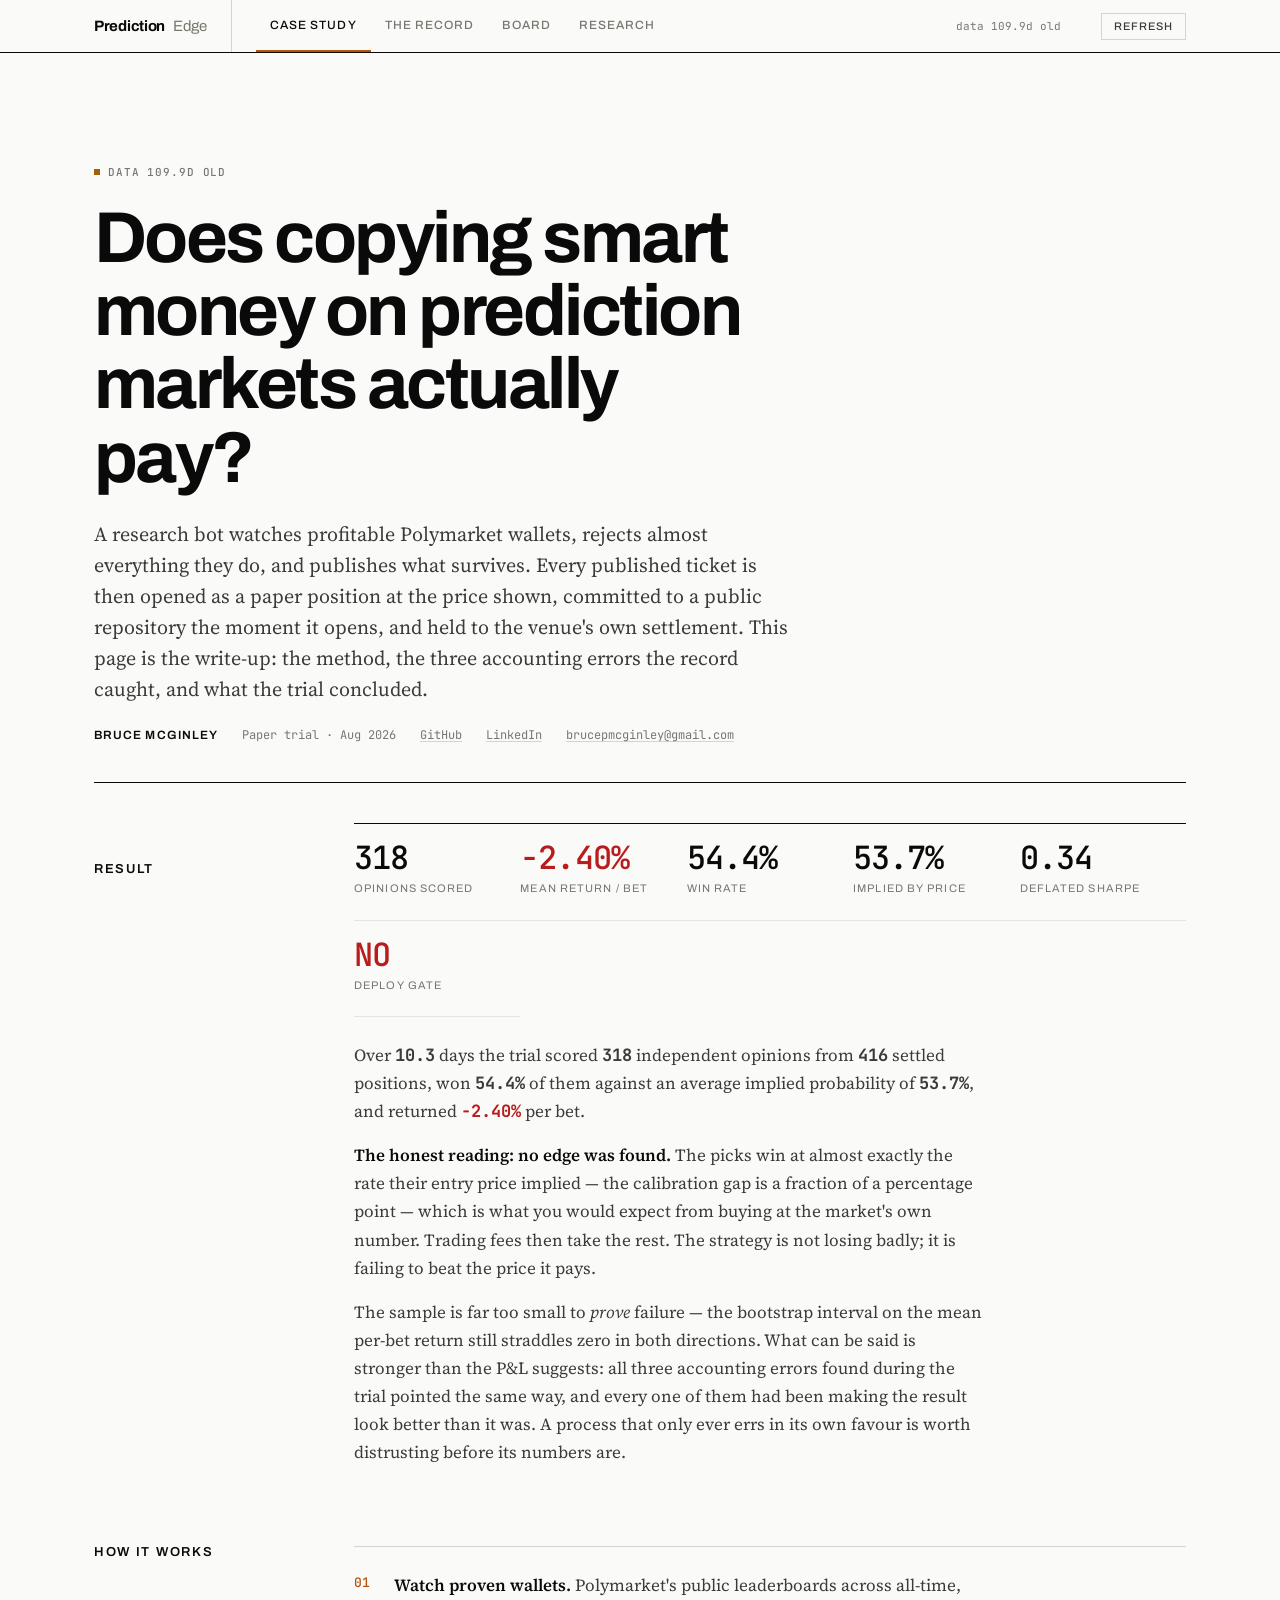
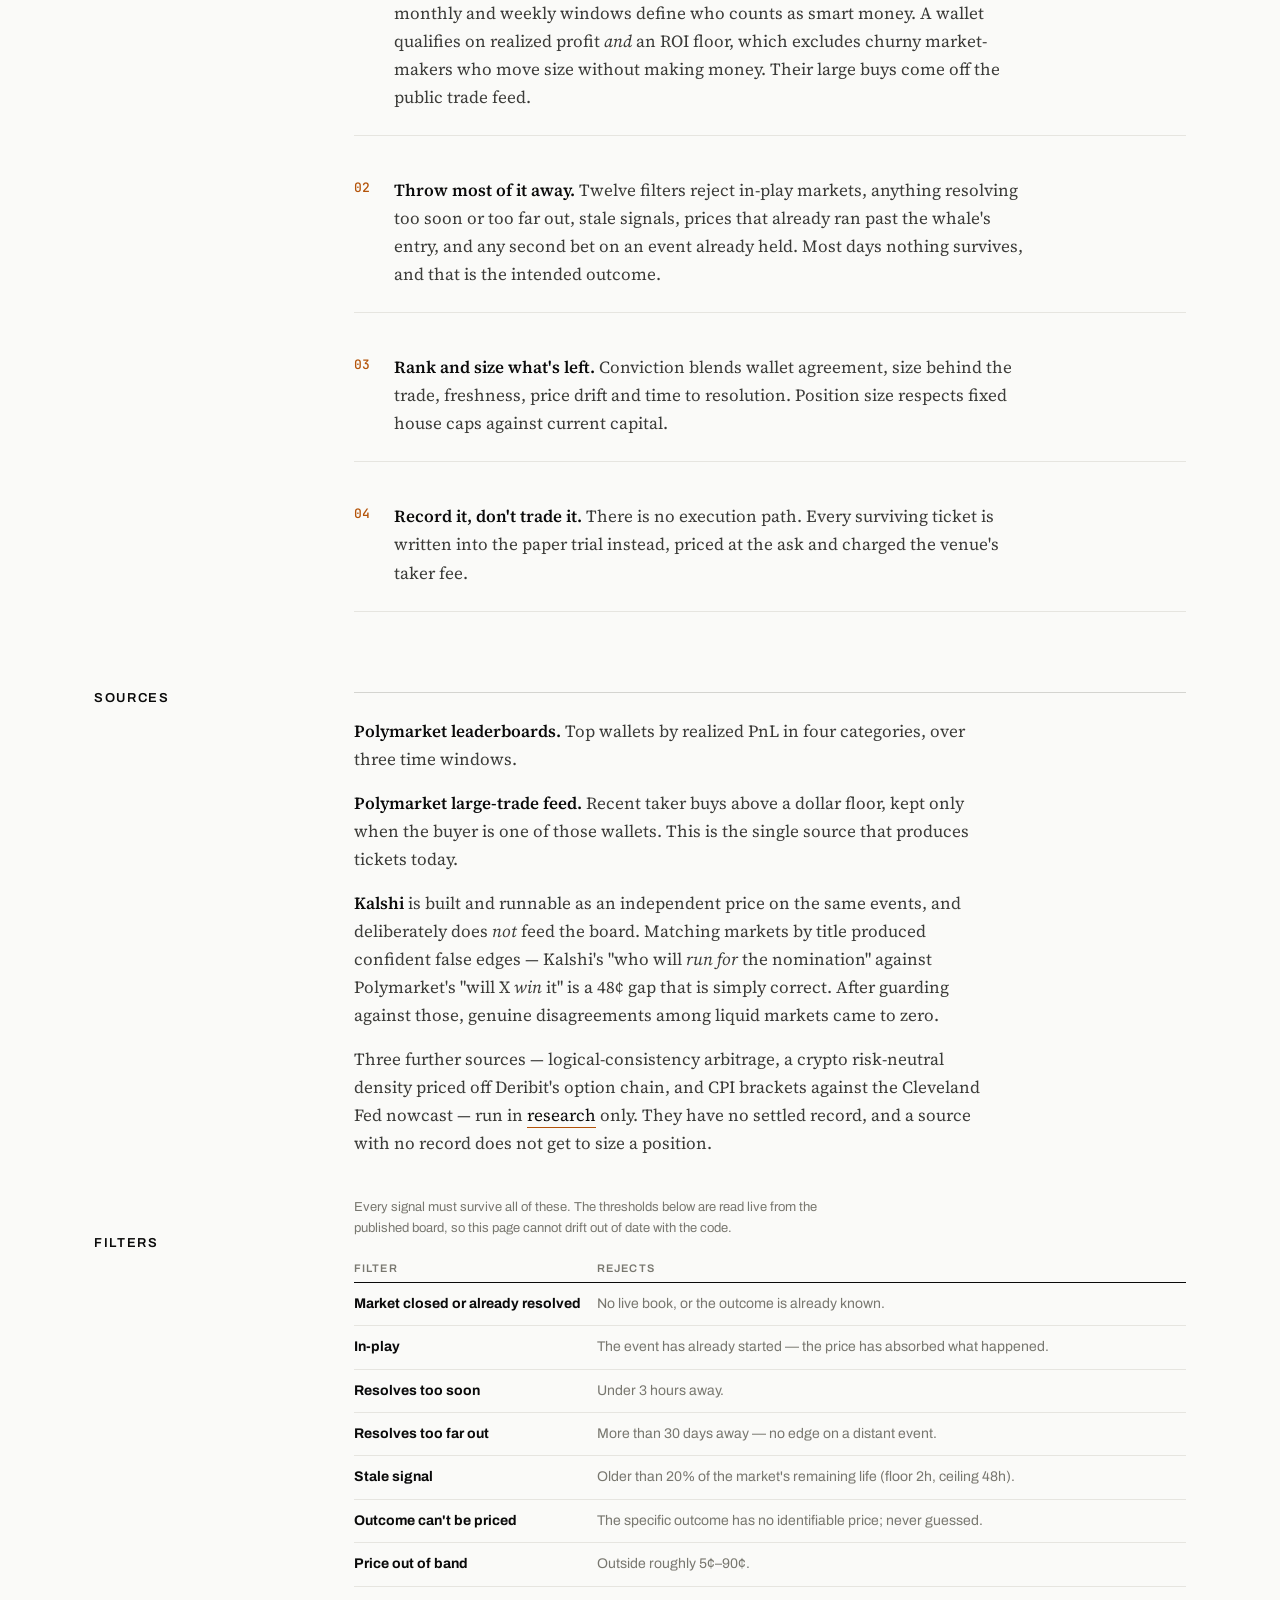
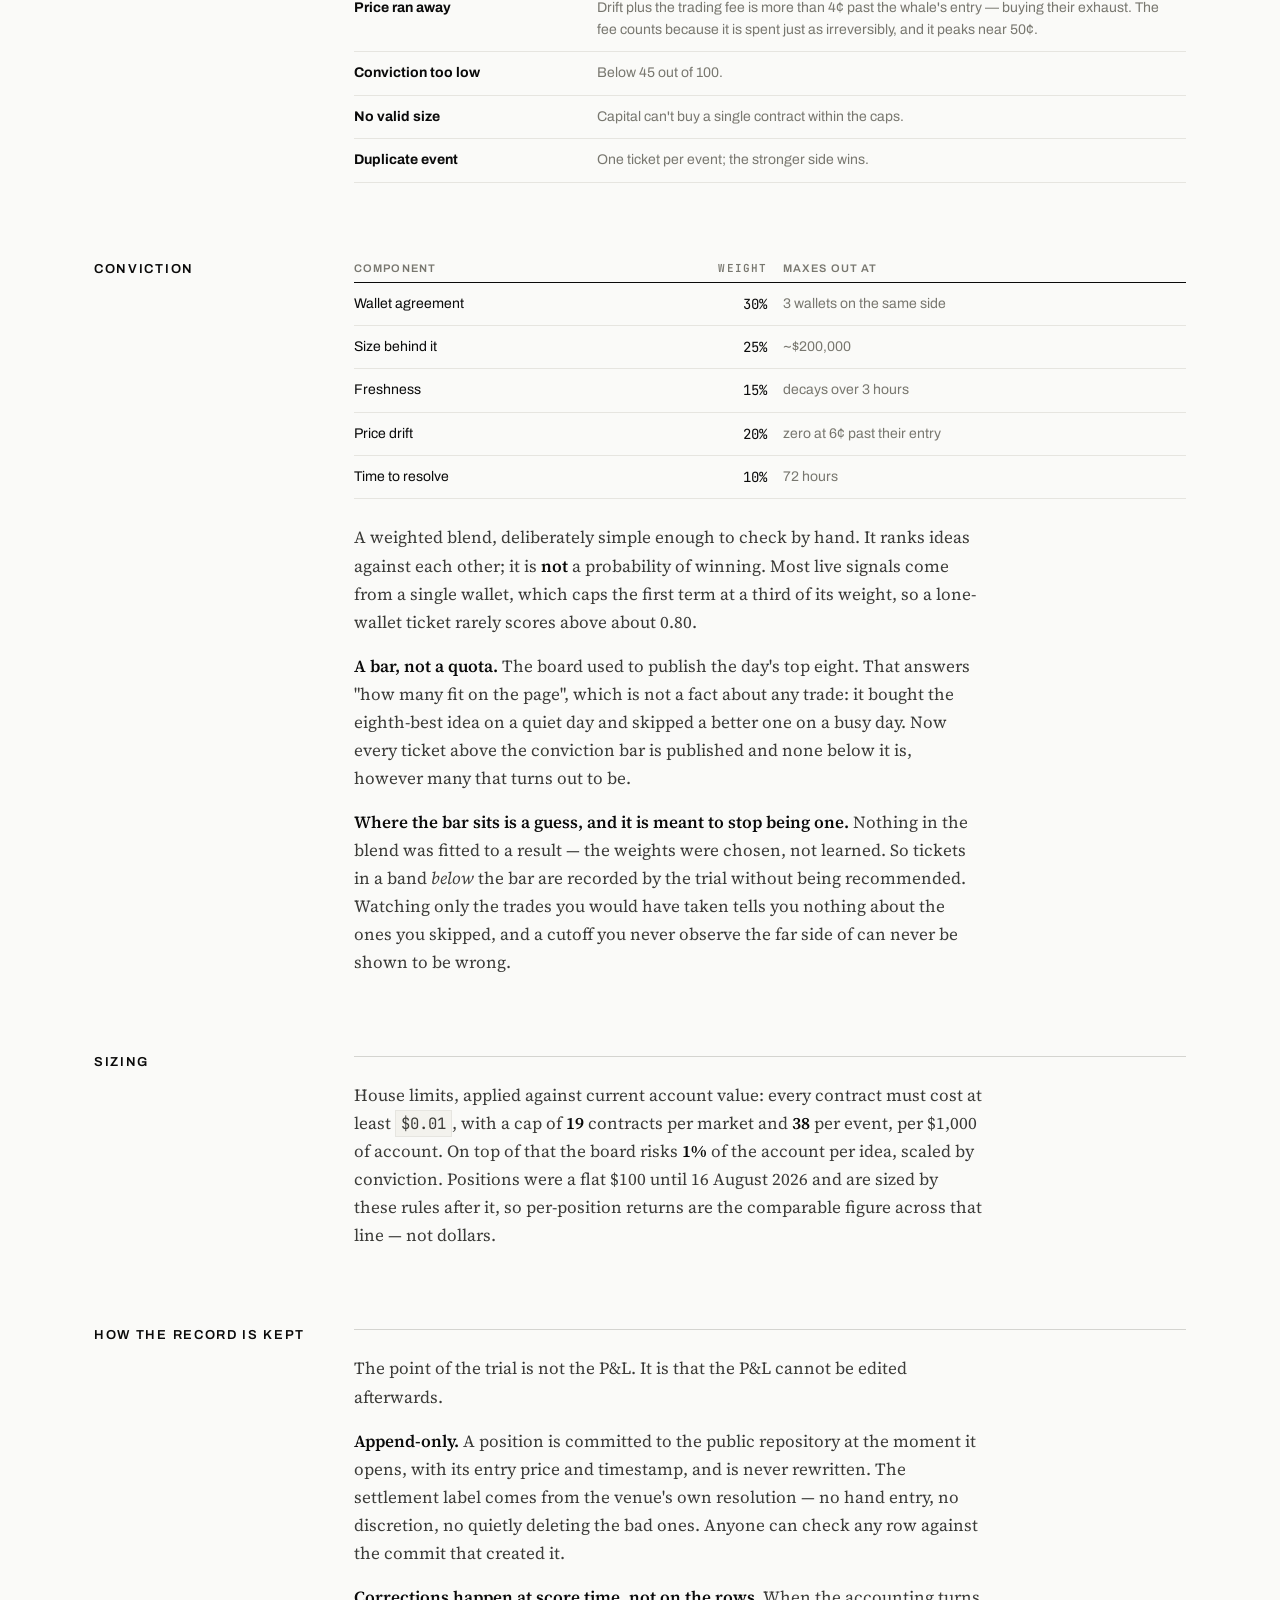
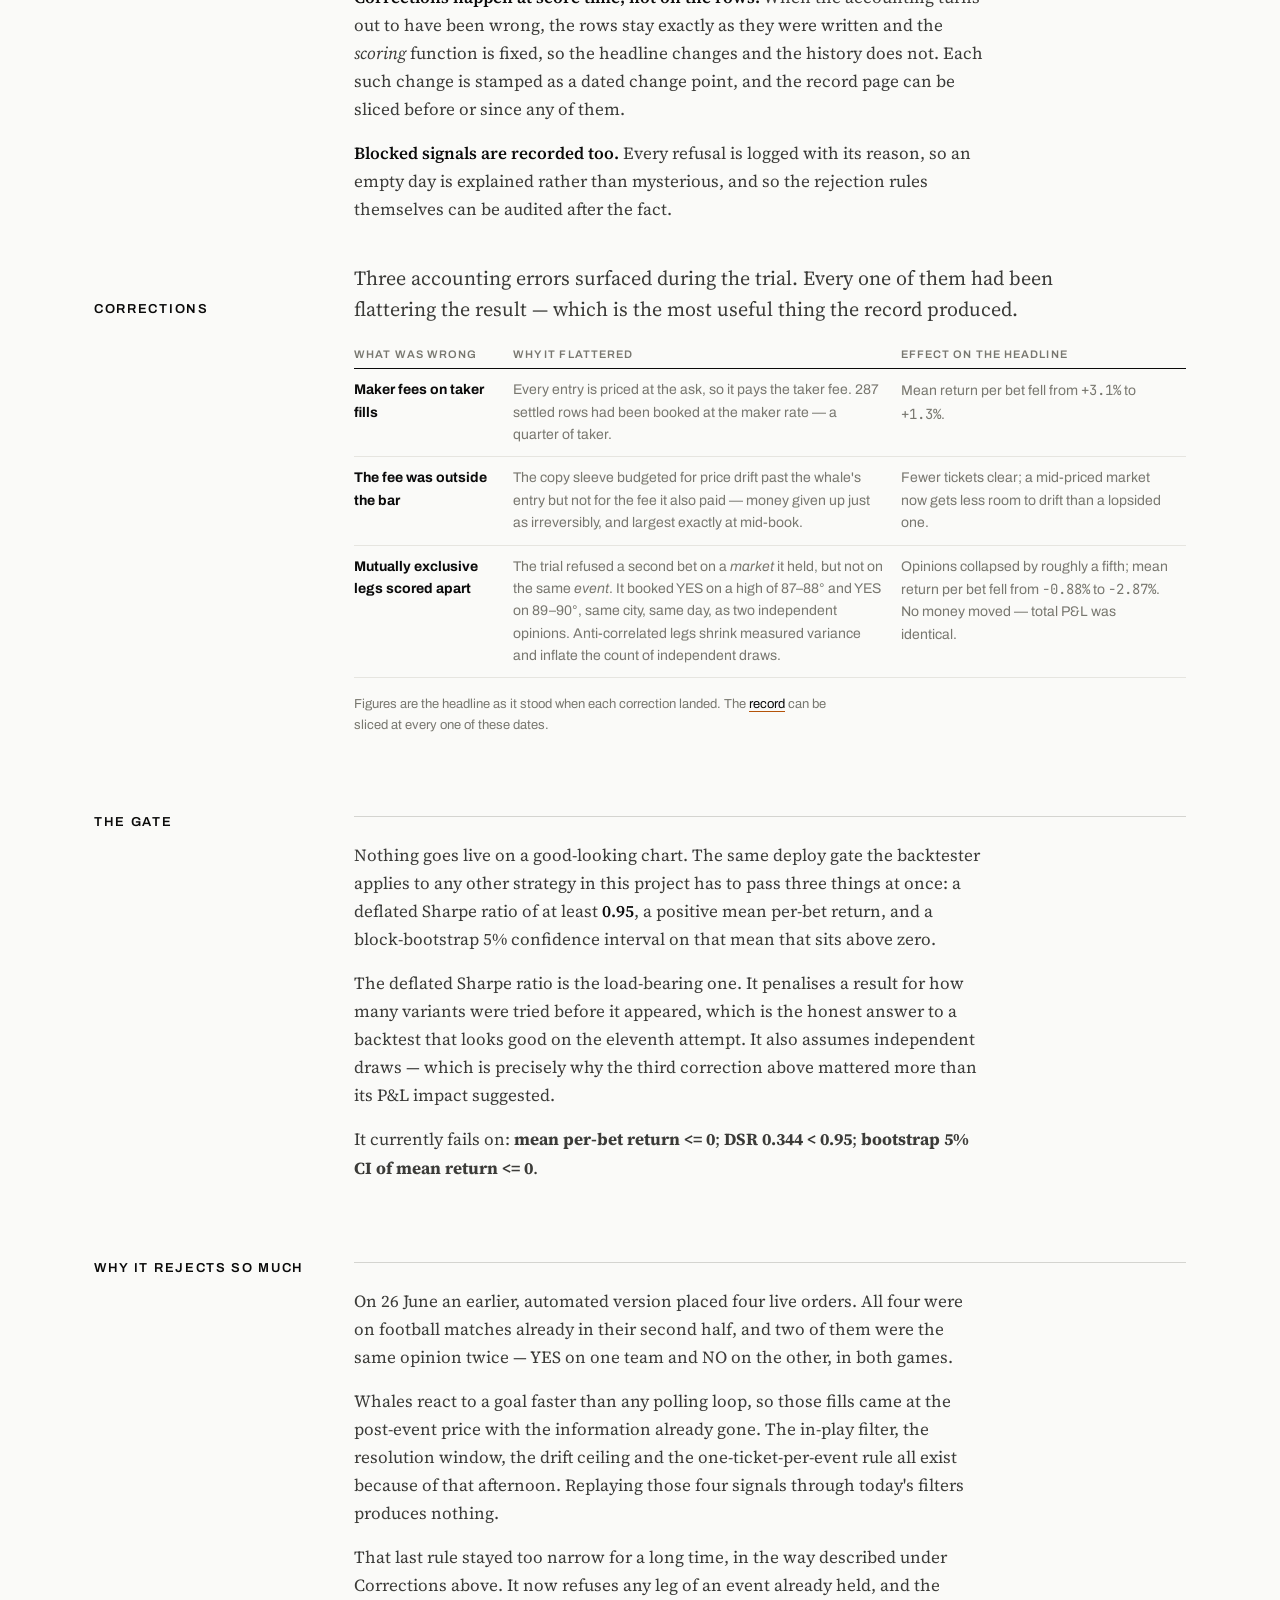
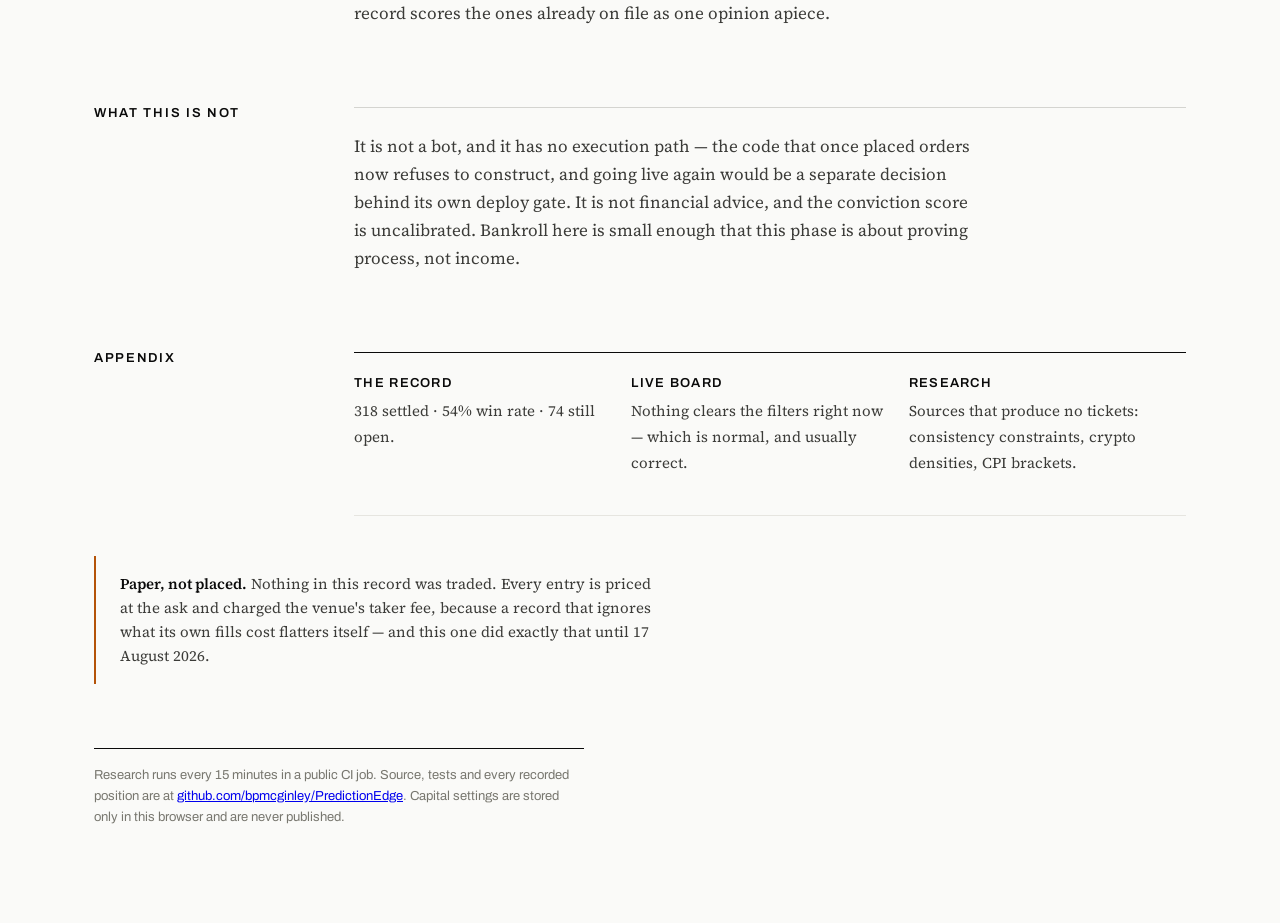
==== commit f1e10050: "Put the LinkedIn profile in the byline" ====
--- a/docs/index.html
+++ b/docs/index.html
@@ -25,9 +25,11 @@
     <div class="by">
       <b>Bruce McGinley</b>
       <span id="daterange">—</span>
-      <a href="https://github.com/bpmcginley/PredictionEdge">github.com/bpmcginley/PredictionEdge</a>
-      <!-- TODO: paste the LinkedIn profile URL here, e.g.
-           <a href="https://www.linkedin.com/in/…">LinkedIn</a> -->
+      <!-- Short labels rather than URLs: the LinkedIn path carries a numeric suffix that
+           would have to be either shown in full or trimmed into a link text that does not
+           match where it goes. The repository URL is printed whole in the footer. -->
+      <a href="https://github.com/bpmcginley/PredictionEdge">GitHub</a>
+      <a href="https://www.linkedin.com/in/bruce-mcginley-714456252/">LinkedIn</a>
       <a href="mailto:brucepmcginley@gmail.com">brucepmcginley@gmail.com</a>
     </div>
   </section>
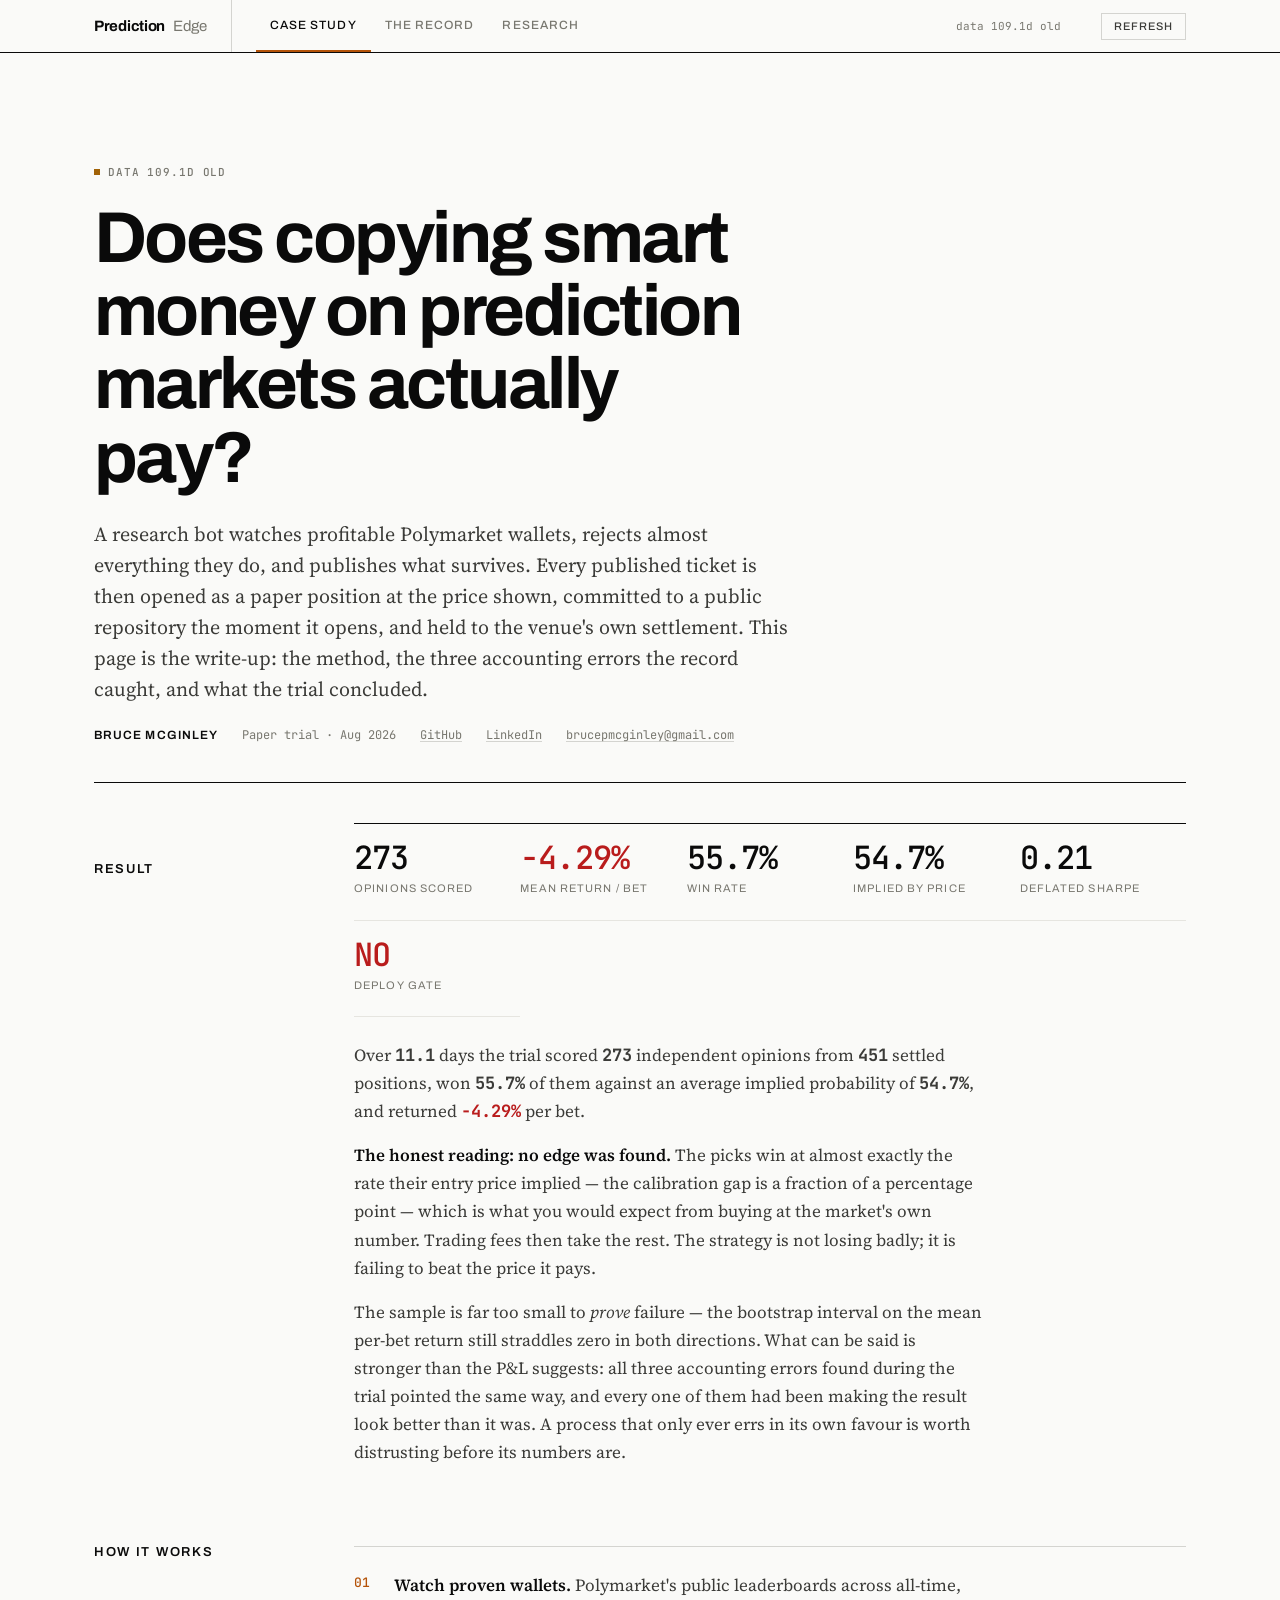
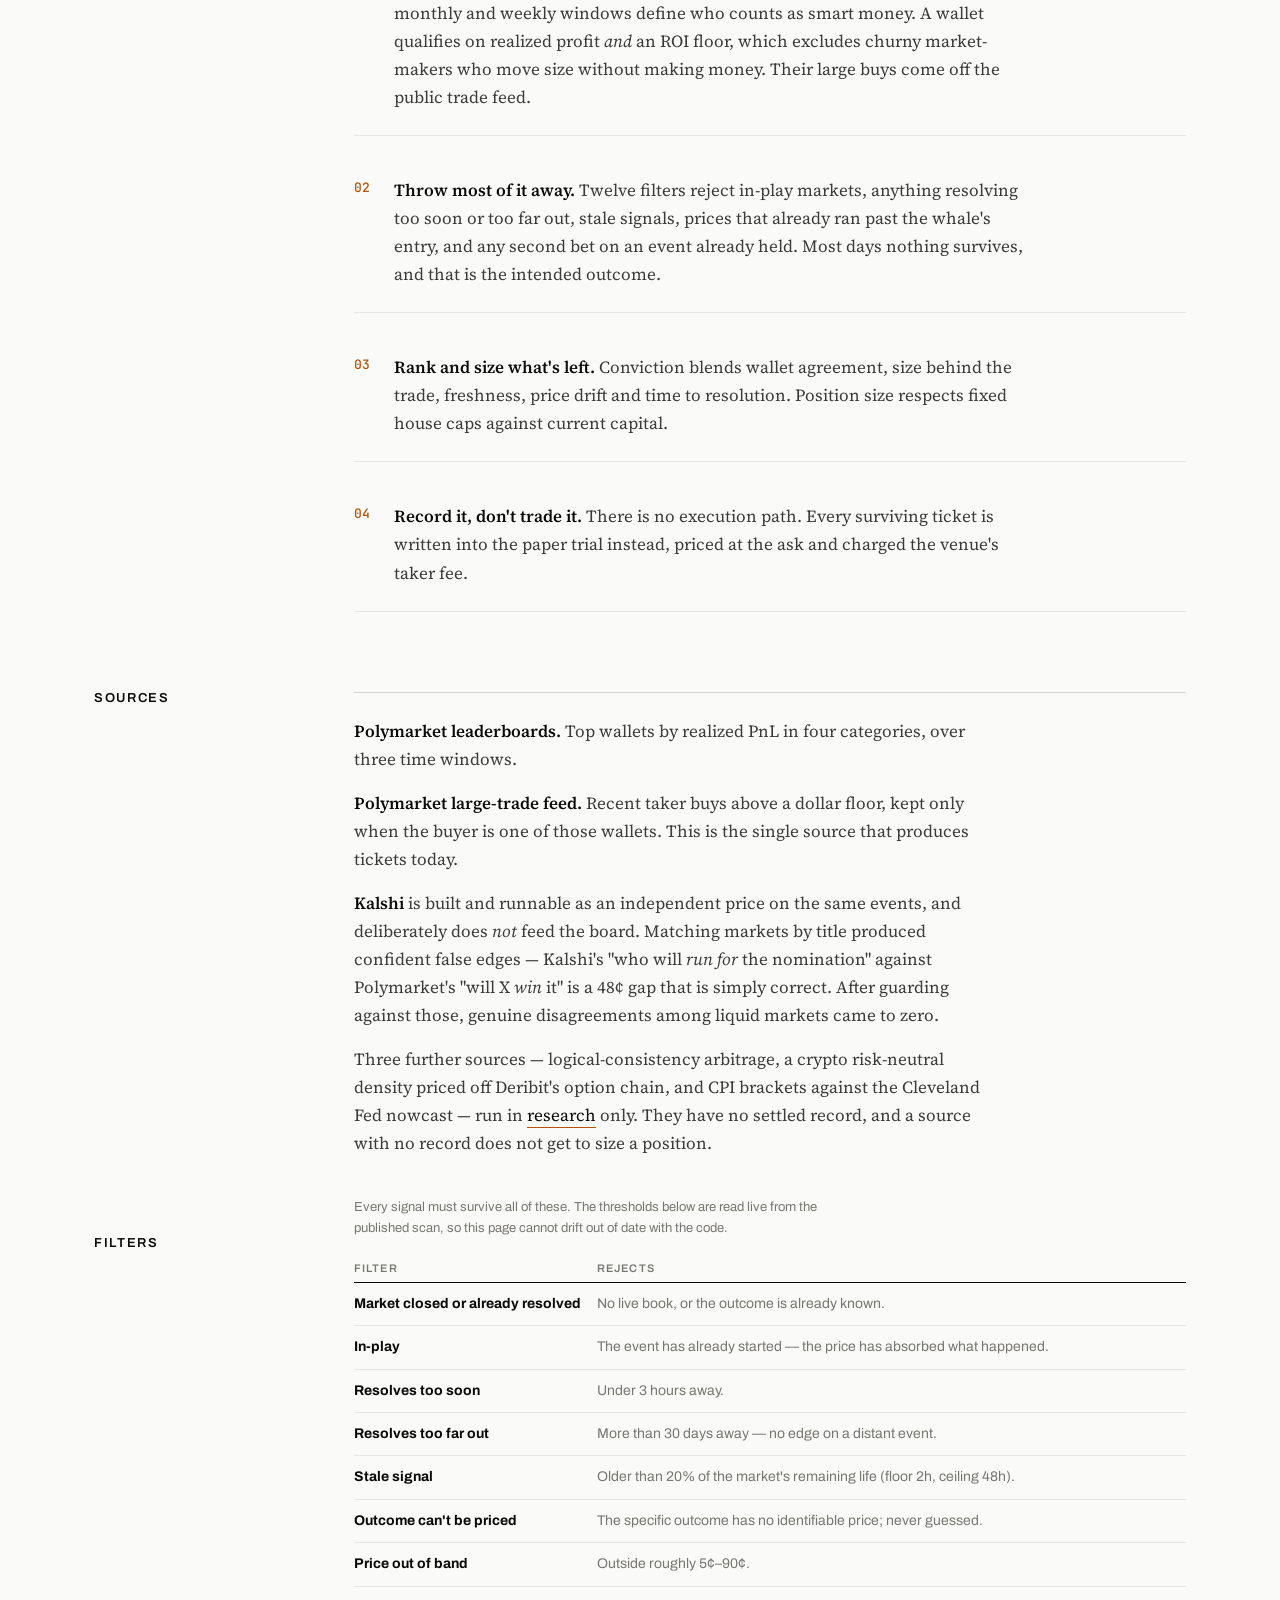
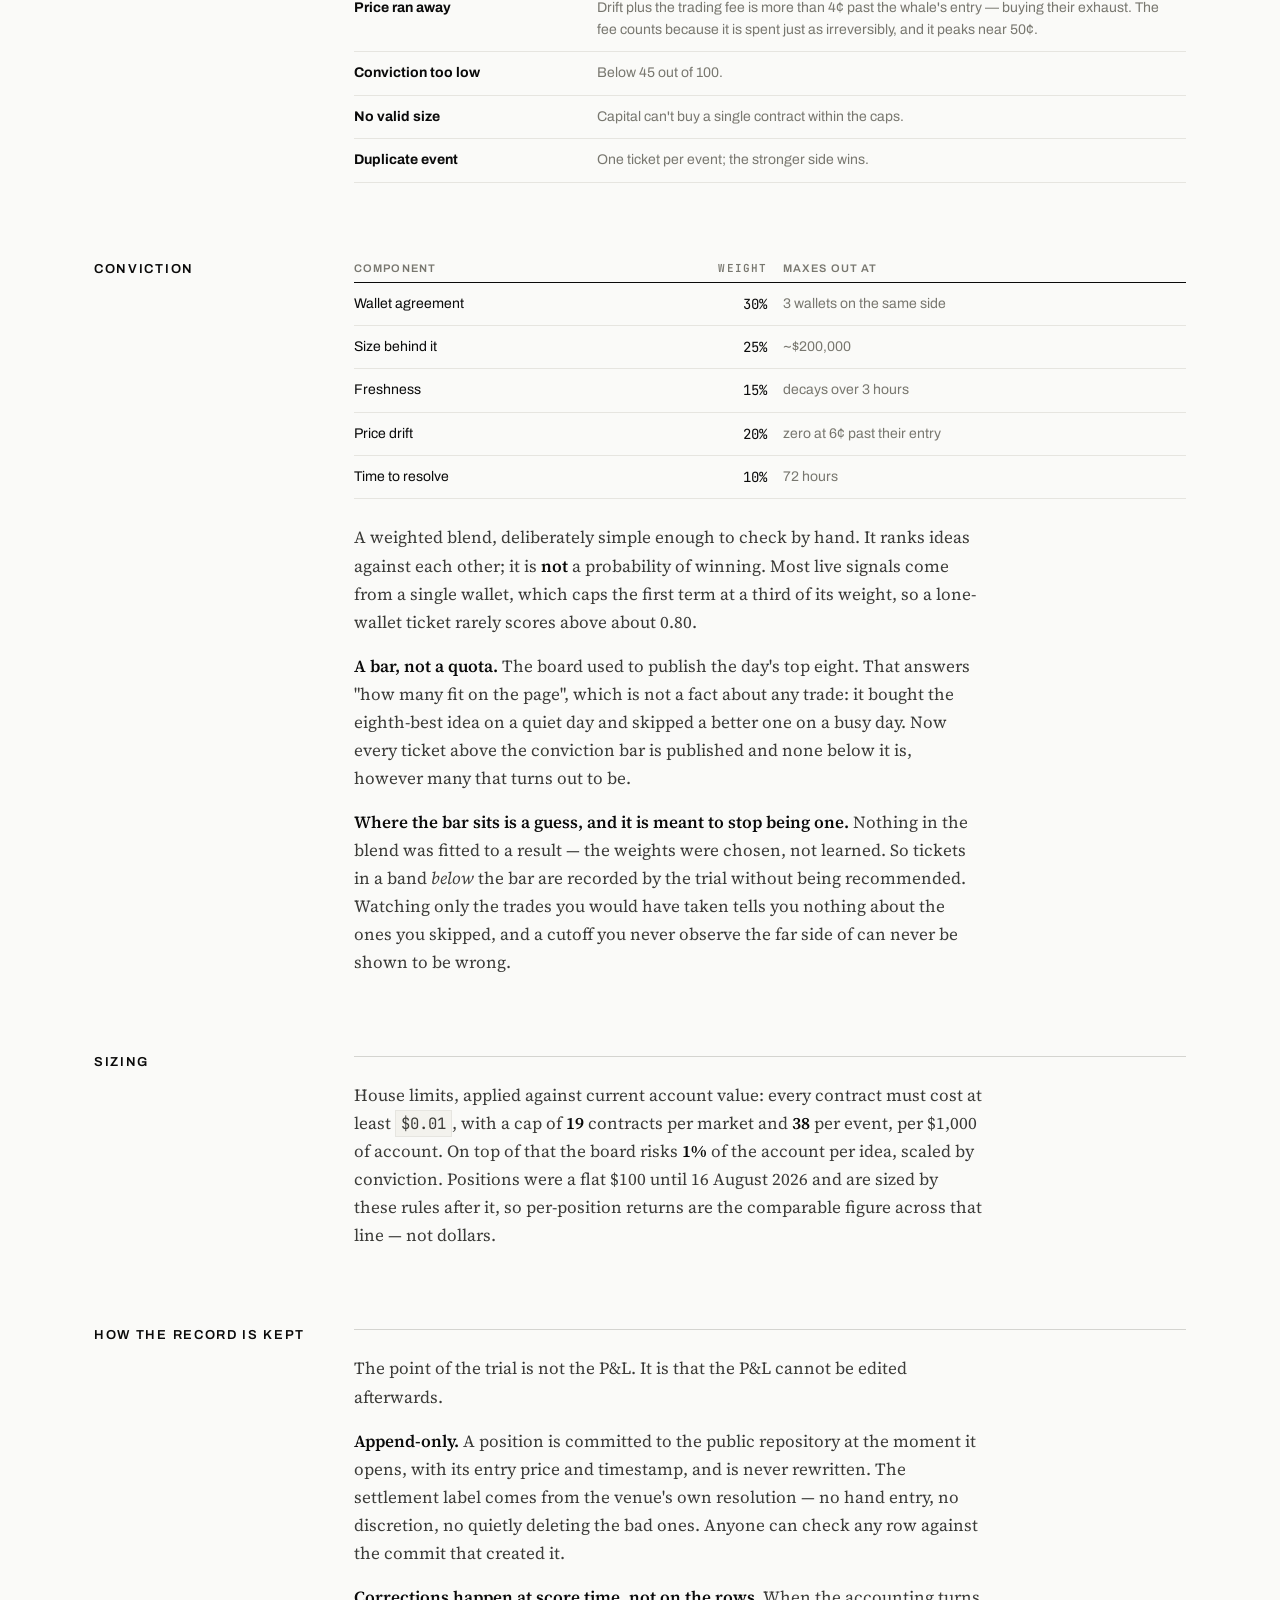
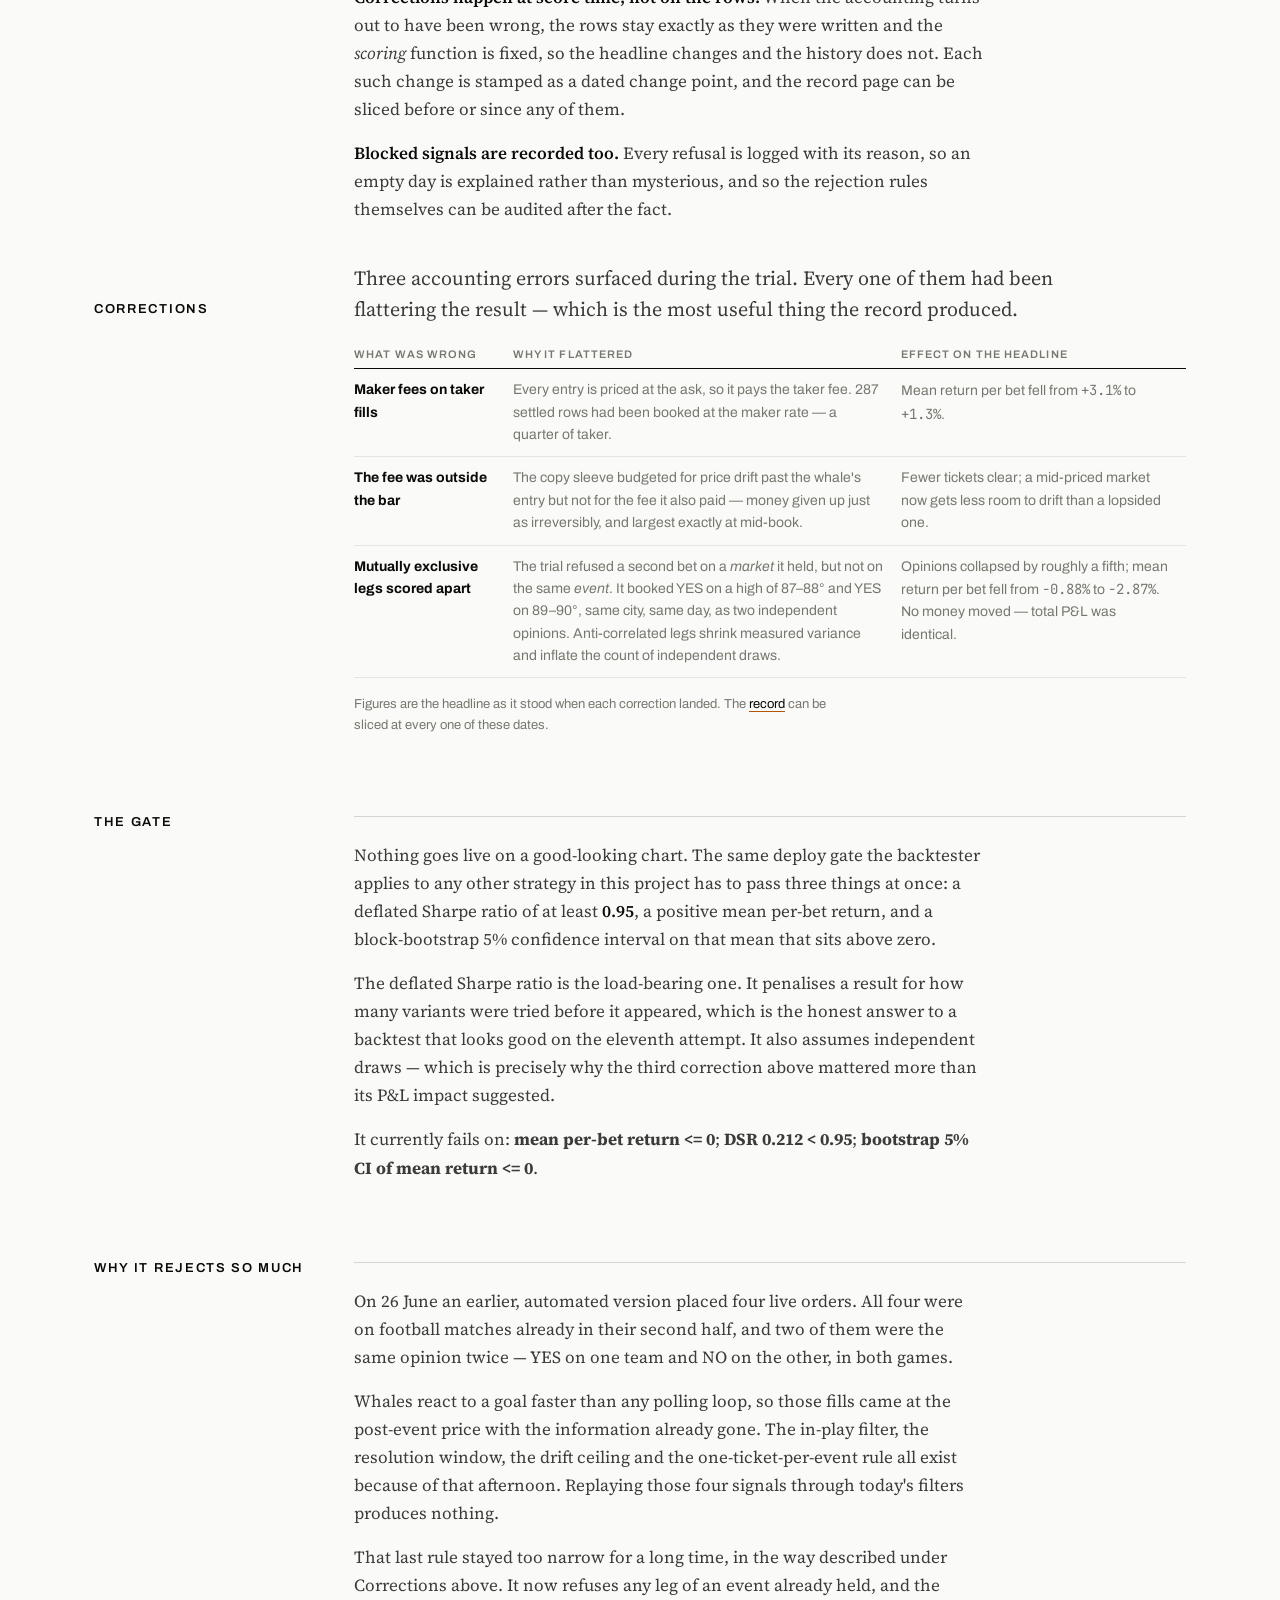
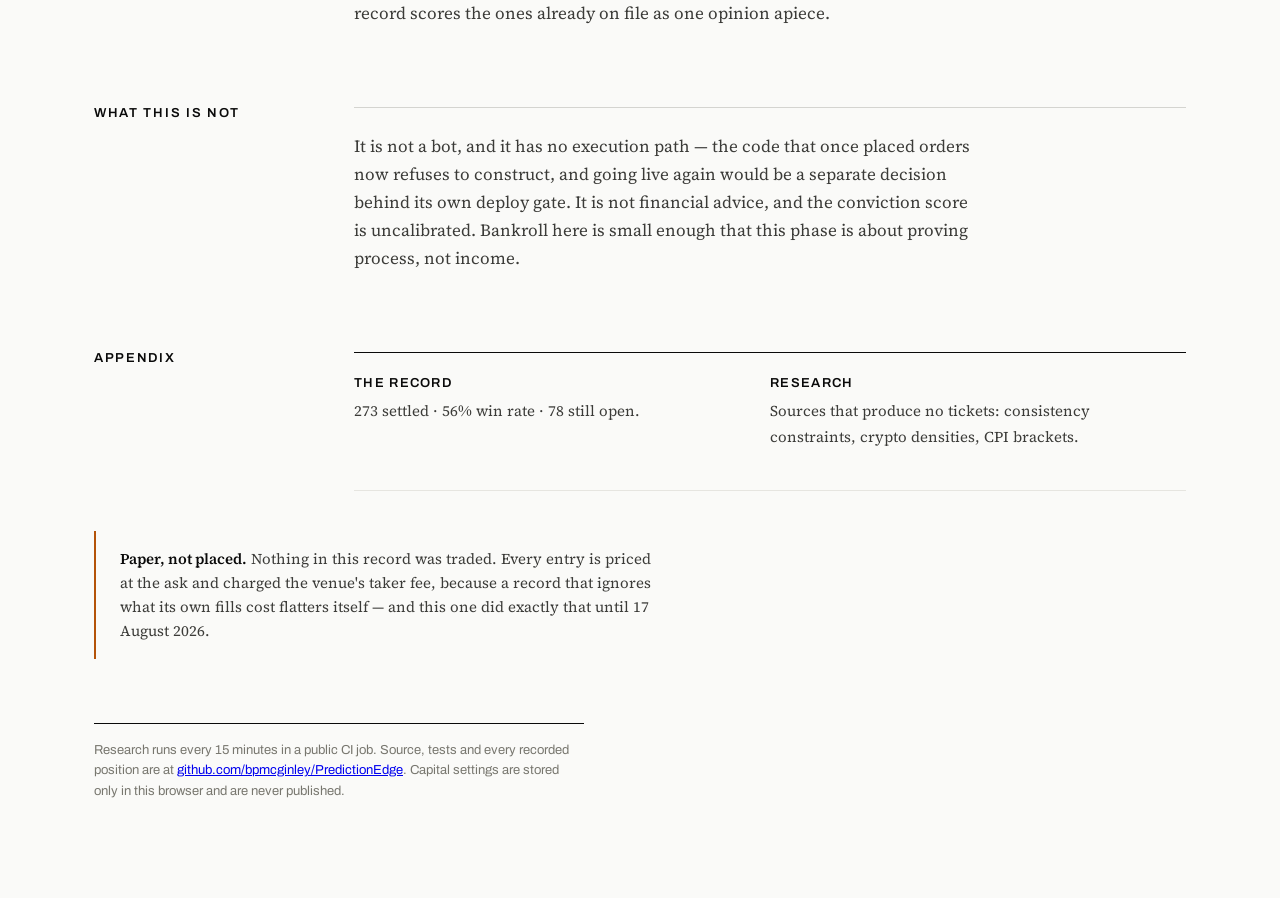
==== commit 32d7fbd7: "Drop the live board from the site The board answered "what could I buy in the next fifteen minutes"." ====
--- a/docs/index.html
+++ b/docs/index.html
@@ -3,8 +3,22 @@
 <head>
 <meta charset="utf-8" />
 <meta name="viewport" content="width=device-width, initial-scale=1" />
-<meta name="robots" content="noindex, nofollow" />
-<meta name="description" content="A public, append-only paper trial of a prediction-market copy-trading strategy: the method, the corrections found along the way, and the result." />
+<meta name="description" content="A public, append-only paper trial of a prediction-market copy-trading strategy: the method, the three accounting errors the record forced, and the result." />
+<meta name="author" content="Bruce McGinley" />
+<meta property="article:author" content="https://www.linkedin.com/in/bruce-mcginley-714456252/" />
+<link rel="canonical" href="https://bpmcginley.github.io/PredictionEdge/" />
+<meta property="og:site_name" content="PredictionEdge" />
+<meta property="og:type" content="article" />
+<meta property="og:url" content="https://bpmcginley.github.io/PredictionEdge/" />
+<meta property="og:title" content="Does copying smart money on prediction markets actually pay?" />
+<meta property="og:description" content="A public, append-only paper trial of a prediction-market copy-trading strategy: the method, the three accounting errors the record forced, and the result." />
+<meta property="og:image" content="https://bpmcginley.github.io/PredictionEdge/card.png" />
+<meta property="og:image:width" content="1200" />
+<meta property="og:image:height" content="630" />
+<meta property="og:image:alt" content="PredictionEdge — Does copying smart money on prediction markets actually pay? A public, append-only paper trial of a copy-trading strategy, by Bruce McGinley." />
+<meta name="twitter:card" content="summary_large_image" />
+<meta name="twitter:title" content="Does copying smart money on prediction markets actually pay?" />
+<meta name="twitter:description" content="A public, append-only paper trial of a prediction-market copy-trading strategy: the method, the three accounting errors the record forced, and the result." />
 <title>PredictionEdge — a paper trial of copy-trading prediction markets</title>
 <link rel="stylesheet" href="assets/app.css" />
 </head>
@@ -113,7 +127,7 @@
     <h2>Filters</h2>
     <div>
       <p class="muted" style="font-size:13px;max-width:var(--measure)">Every signal must
-        survive all of these. The thresholds below are read live from the published board,
+        survive all of these. The thresholds below are read live from the published scan,
         so this page cannot drift out of date with the code.</p>
       <div class="scroll" style="margin-top:var(--s4)"><table>
         <thead><tr><th>Filter</th><th>Rejects</th></tr></thead>
@@ -292,10 +306,6 @@
         <span id="tile-trial-d">Every position, settled and open, with the window slicer and
           the change points.</span>
       </a>
-      <a class="tile" href="board.html">
-        <div class="th">Live board</div>
-        <span id="tile-board-d">What clears the filters right now, with rejection counts.</span>
-      </a>
       <a class="tile" href="research.html">
         <div class="th">Research</div>
         <span>Sources that produce no tickets: consistency constraints, crypto densities,
@@ -349,15 +359,16 @@
   if(o.contracts_per_event_per_1k)  $('pere').textContent = o.contracts_per_event_per_1k;
   if(o.per_trade_fraction) $('ptf').textContent = (o.per_trade_fraction*100).toFixed(0)+'%';
 
+  /* The scan still runs whether or not anything clears, and an empty result is the
+     normal case rather than a fault - so the status line reports the count instead of
+     asserting liveness in the abstract. */
   const {live} = splitTickets();
-  $('tile-board-d').textContent = live.length
-    ? `${live.length} ticket${live.length!==1?'s':''} ranked and sized right now.`
-    : 'Nothing clears the filters right now — which is normal, and usually correct.';
-
   const age = dataAgeMin(), dot = $('statusdot'), txt = $('statustext');
   if (age == null){ dot.className='dot bad'; txt.textContent='no data'; }
   else if (age > 90){ dot.className='dot warn'; txt.textContent='data '+fmtDur(age/60)+' old'; }
-  else { dot.className='dot'; txt.textContent='live · scanning every 15 min'; }
+  else { dot.className='dot'; txt.textContent = live.length
+    ? `live · ${live.length} candidate${live.length!==1?'s':''} in the latest scan`
+    : 'live · nothing cleared the latest scan'; }
 }
 function onLoadError(){ $('statusdot').className='dot bad'; $('statustext').textContent='board.json unavailable'; }
 
